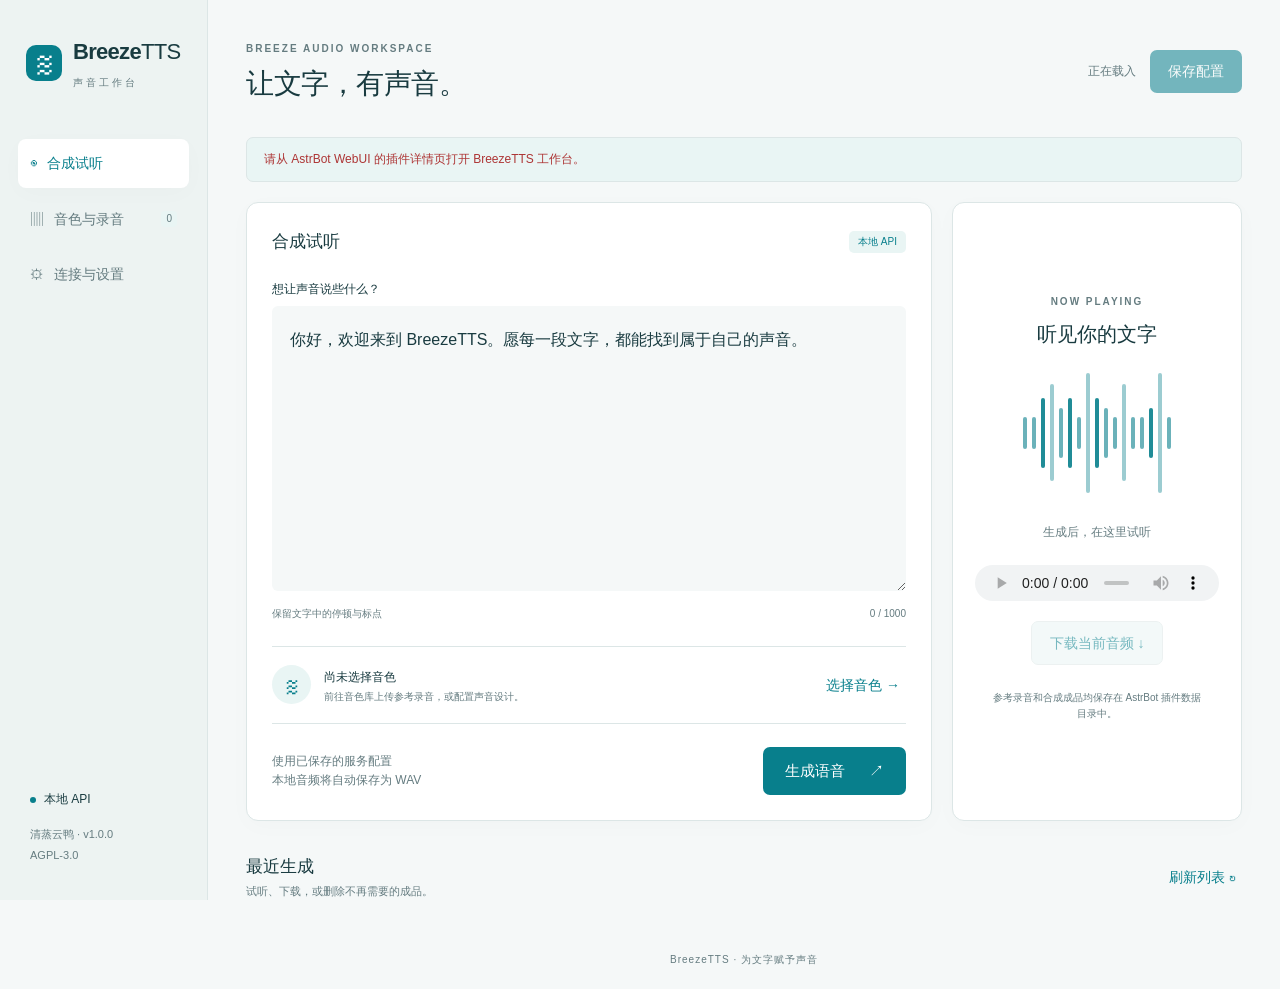
==== views/studio/index.html @ eb758b65 "feat: add responsive audio and voice management workbench" ====
<!doctype html>
<html lang="zh-CN">
  <head>
    <meta charset="utf-8" />
    <meta name="viewport" content="width=device-width, initial-scale=1" />
    <title>BreezeTTS 工作台</title>
    <link rel="stylesheet" href="./style.css" />
  </head>
  <body>
    <div class="shell">
      <aside class="sidebar">
        <a class="brand" href="#studio" aria-label="BreezeTTS 工作台"
          ><span class="brand-icon" aria-hidden="true">≋</span
          ><span
            >Breeze<span class="brand-light">TTS</span
            ><small>声音工作台</small></span
          ></a
        >
        <nav aria-label="工作台导航">
          <button class="nav active" data-page="studio" aria-current="page">
            <span aria-hidden="true">◉</span> 合成试听
          </button>
          <button class="nav" data-page="voices">
            <span aria-hidden="true">▥</span> 音色与录音
            <span id="reference-count" class="count">0</span>
          </button>
          <button class="nav" data-page="settings">
            <span aria-hidden="true">⚙</span> 连接与设置
          </button>
        </nav>
        <div class="sidebar-bottom">
          <span class="status-dot"></span
          ><span id="backend-label">本地 API</span
          ><small>清蒸云鸭 · v1.0.0<br />AGPL-3.0</small>
        </div>
      </aside>
      <main>
        <header class="topbar">
          <div>
            <span class="eyebrow">BREEZE AUDIO WORKSPACE</span>
            <h1 id="page-title">让文字，有声音。</h1>
          </div>
          <div class="save-area">
            <span id="save-state" role="status">正在载入</span
            ><button id="save" class="primary" disabled>保存配置</button>
          </div>
        </header>
        <div id="notice" role="status" aria-live="polite" hidden></div>
        <section id="page-studio" class="page">
          <div class="studio-layout">
            <div class="panel composer">
              <div class="panel-heading">
                <h2>合成试听</h2>
                <span class="pill" id="studio-backend">本地 API</span>
              </div>
              <label for="synthesis-text">想让声音说些什么？</label>
              <textarea
                id="synthesis-text"
                class="script"
                rows="8"
                maxlength="2000"
                placeholder="输入一段文字，开始你的声音创作……"
              >
你好，欢迎来到 BreezeTTS。愿每一段文字，都能找到属于自己的声音。</textarea
              >
              <div class="text-meta">
                <span>保留文字中的停顿与标点</span
                ><span id="text-count">0 / 1000</span>
              </div>
              <div class="voice-summary">
                <span class="voice-mark" aria-hidden="true">≋</span>
                <div>
                  <strong id="selected-voice">尚未选择音色</strong
                  ><small id="voice-hint"
                    >前往音色库上传参考录音，或配置声音设计。</small
                  >
                </div>
                <button class="text-button" id="go-voices">选择音色 →</button>
              </div>
              <div class="compose-bottom">
                <span class="muted"
                  >使用已保存的服务配置<br /><span id="synthesis-hint"
                    >本地音频将自动保存为 WAV</span
                  ></span
                ><button id="synthesize" class="primary large">
                  生成语音 <span aria-hidden="true">↗</span>
                </button>
              </div>
              <div
                id="job-status"
                class="job-status"
                role="status"
                hidden
              ></div>
            </div>
            <aside class="panel audition">
              <span class="eyebrow">NOW PLAYING</span>
              <h2>听见你的文字</h2>
              <div class="waveform" aria-hidden="true">
                <i></i><i></i><i></i><i></i><i></i><i></i><i></i><i></i><i></i
                ><i></i><i></i><i></i><i></i><i></i><i></i><i></i><i></i>
              </div>
              <p id="player-name">生成后，在这里试听</p>
              <audio
                id="player"
                controls
                preload="none"
                aria-label="音频试听"
              ></audio
              ><button id="download-current" class="secondary" disabled>
                下载当前音频 ↓
              </button>
              <p class="caption">
                参考录音和合成成品均保存在 AstrBot 插件数据目录中。
              </p>
            </aside>
          </div>
          <div class="section-heading">
            <div>
              <h2>最近生成</h2>
              <p>试听、下载，或删除不再需要的成品。</p>
            </div>
            <button id="refresh-audio" class="text-button">刷新列表 ↻</button>
          </div>
          <div id="history" class="audio-list"></div>
        </section>
        <section id="page-voices" class="page" hidden>
          <div class="section-heading">
            <div>
              <h2>参考录音</h2>
              <p>上传一次，重复使用。文字稿应与录音内容完全一致。</p>
            </div>
            <label class="secondary upload-label" for="upload">上传录音 +</label
            ><input
              id="upload"
              type="file"
              accept=".wav,.mp3,.flac,.ogg,audio/wav,audio/mpeg,audio/flac,audio/ogg"
              class="visually-hidden"
            />
          </div>
          <p class="inline-hint">
            支持 WAV、MP3、FLAC、OGG，最大 20 MiB / 120
            秒；上传后统一转换为单声道 WAV。官方克隆需至少 3 秒且转换后不超过 5
            MB。
          </p>
          <div id="references" class="reference-grid"></div>
          <div class="section-heading">
            <div>
              <h2>BreezeBlue 官方音色</h2>
              <p>先保存官方连接配置，再查询账号或公共音色。</p>
            </div>
          </div>
          <div class="panel catalog">
            <form id="voice-search-form" class="search-row">
              <label class="visually-hidden" for="voice-search"
                >搜索官方音色</label
              ><input
                id="voice-search"
                placeholder="搜索名称、描述或音色特征"
                maxlength="200"
              /><label class="visually-hidden" for="voice-type">音色范围</label
              ><select id="voice-type">
                <option value="all">全部音色</option>
                <option value="personal">个人音色</option>
                <option value="default">公共音色</option></select
              ><button id="sync-voices" class="secondary" type="submit">
                查询音色
              </button>
            </form>
            <div id="cloud-voices" class="voice-grid">
              <p class="empty">连接官方服务后，点击“查询音色”。</p>
            </div>
            <button id="more-voices" class="text-button" hidden>
              加载更多音色 ↓
            </button>
          </div>
          <div class="section-heading">
            <div>
              <h2>创建官方音色</h2>
              <p>先生成预览并试听，满意后再保存到官方账号。</p>
            </div>
          </div>
          <form id="preview-form" class="panel form-grid">
            <div>
              <label for="preview-kind">创建方式</label
              ><select id="preview-kind">
                <option value="clone">参考录音克隆</option>
                <option value="design">文字设计音色</option>
              </select>
            </div>
            <div>
              <label for="preview-name">音色名称</label
              ><input
                id="preview-name"
                maxlength="80"
                required
                placeholder="例如：温柔的旁白"
              />
            </div>
            <div>
              <label for="preview-language">语言代码</label
              ><input
                id="preview-language"
                value="zh"
                pattern="[A-Za-z]{2}"
                maxlength="2"
                required
              />
            </div>
            <div id="clone-fields">
              <label for="clone-reference">参考录音</label
              ><select id="clone-reference"></select
              ><label class="check"
                ><input id="remove-noise" type="checkbox" /> 去除背景噪声</label
              >
            </div>
            <div class="span-all" id="design-fields" hidden>
              <label for="voice-description">声音描述</label
              ><textarea
                id="voice-description"
                rows="3"
                minlength="3"
                maxlength="500"
                placeholder="描述年龄感、音色、语调与情绪"
              ></textarea
              ><label for="preview-text">试听文字</label
              ><textarea
                id="preview-text"
                rows="2"
                minlength="3"
                maxlength="500"
              >
你好，这是我的新声音。希望你喜欢这段温柔的问候。</textarea
              >
            </div>
            <div class="span-all form-actions">
              <span class="caption">调用官方服务可能消耗账户额度。</span
              ><button id="create-preview" class="primary" type="submit">
                生成音色预览
              </button>
            </div>
            <div id="preview-result" class="span-all" hidden>
              <p id="preview-message"></p>
              <div class="button-row">
                <button id="play-preview" class="secondary" type="button">
                  试听预览</button
                ><button id="save-preview" class="primary" type="button">
                  保存到官方账号
                </button>
              </div>
            </div>
          </form>
        </section>
        <section id="page-settings" class="page" hidden>
          <div class="settings-layout">
            <div class="panel settings-panel">
              <h2>连接服务</h2>
              <p class="muted">两套配置分别保存，切换后即可使用。</p>
              <label for="backend">当前服务</label
              ><select id="backend" data-config="backend">
                <option value="local">本地 API</option>
                <option value="cloud">BreezeBlue 官方 API</option>
              </select>
              <div id="local-settings">
                <div class="field-heading">
                  <h3>本地 API</h3>
                  <button id="preset-local" class="text-button">
                    无鉴权预设</button
                  ><button id="preset-auth" class="text-button">
                    鉴权预设
                  </button>
                </div>
                <label for="local-url">服务地址</label
                ><input
                  id="local-url"
                  data-config="local.base_url"
                  type="url"
                  placeholder="http://127.0.0.1:7860"
                /><small
                  >支持根地址、/v1 或完整的 /v1/audio/speech。Docker
                  请使用容器可访问的主机地址。</small
                ><label for="local-key"
                  >API Key <span class="muted">· 可选</span></label
                ><input
                  id="local-key"
                  data-config="local.api_key"
                  type="password"
                  autocomplete="new-password"
                  placeholder="无鉴权留空；已保存的密钥不会回传"
                /><label class="check"
                  ><input id="clear-local-key" type="checkbox" />
                  清除已保存的本地密钥</label
                ><label for="local-mode">合成模式</label
                ><select id="local-mode" data-config="local.mode">
                  <option value="reference">参考音色复刻</option>
                  <option value="design">声音设计</option>
                  <option value="plain">普通朗读</option></select
                ><label for="local-reference">默认参考录音</label
                ><select
                  id="local-reference"
                  data-config="local.reference_id"
                ></select
                ><label for="local-instruction">声音 / 语气描述</label
                ><textarea
                  id="local-instruction"
                  data-config="local.instruction"
                  rows="3"
                  placeholder="声音设计时填写声线；参考音色时可描述语气"
                ></textarea>
                <div class="form-grid">
                  <div>
                    <label for="cfg">CFG 强度</label
                    ><input
                      id="cfg"
                      data-config="local.cfg_scale"
                      type="number"
                      min="0.01"
                      max="10"
                      step="0.01"
                    />
                  </div>
                  <div>
                    <label for="seed">随机种子</label
                    ><input
                      id="seed"
                      data-config="local.seed"
                      type="number"
                      min="0"
                      max="4294967295"
                      step="1"
                    />
                  </div>
                </div>
                <small
                  >纯音色复刻建议 CFG=1；带声音描述可尝试
                  4。普通朗读可不传参考录音和描述。</small
                >
              </div>
              <div id="cloud-settings" hidden>
                <h3>BreezeBlue 官方 API</h3>
                <label for="cloud-url">服务地址</label
                ><input
                  id="cloud-url"
                  data-config="cloud.base_url"
                  type="url"
                /><label for="cloud-key">API Key</label
                ><input
                  id="cloud-key"
                  data-config="cloud.api_key"
                  type="password"
                  autocomplete="new-password"
                  placeholder="已保存的密钥不会回传；留空保留原值"
                /><label class="check"
                  ><input id="clear-cloud-key" type="checkbox" />
                  清除已保存的官方密钥</label
                ><label for="cloud-voice">音色 ID</label
                ><input
                  id="cloud-voice"
                  data-config="cloud.voice_id"
                  placeholder="从音色库选择，或粘贴已保存的 voice_id"
                /><label for="cloud-model"
                  >模型 ID <span class="muted">· 留空自动选择</span></label
                ><input
                  id="cloud-model"
                  data-config="cloud.model_id"
                  list="models"
                /><datalist id="models"></datalist
                ><label for="cloud-language"
                  >语言代码 <span class="muted">· 留空自动识别</span></label
                ><input
                  id="cloud-language"
                  data-config="cloud.language_code"
                  maxlength="2"
                  placeholder="zh / en / ja"
                /><label for="cloud-instructions">表演指令</label
                ><textarea
                  id="cloud-instructions"
                  data-config="cloud.instructions"
                  rows="3"
                  placeholder="轻声、温柔地说，带一点期待"
                ></textarea>
                <div class="form-grid">
                  <div>
                    <label for="guidance">指导强度</label
                    ><input
                      id="guidance"
                      data-config="cloud.guidance_scale"
                      type="number"
                      min="1"
                      max="10"
                      step="0.1"
                    />
                  </div>
                  <div>
                    <label for="speed">语速倍率</label
                    ><input
                      id="speed"
                      data-config="cloud.speed"
                      type="number"
                      min="0.5"
                      max="2"
                      step="0.01"
                    />
                  </div>
                  <div>
                    <label for="volume">音量倍率</label
                    ><input
                      id="volume"
                      data-config="cloud.volume"
                      type="number"
                      min="0.01"
                      max="2"
                      step="0.01"
                    />
                  </div>
                  <div>
                    <label for="cloud-delivery">交付方式</label
                    ><select id="cloud-delivery" data-config="cloud.delivery">
                      <option value="sync">同步</option>
                      <option value="stream">流式接收</option>
                      <option value="async">后台任务</option>
                    </select>
                  </div>
                </div>
                <label for="cloud-format">输出格式</label
                ><select id="cloud-format" data-config="cloud.output_format">
                  <option>wav</option>
                  <option>mp3</option>
                  <option>flac</option>
                  <option>pcm</option>
                  <option>aac</option>
                  <option>opus</option>
                  <option>mp3_24000_64</option>
                  <option>mp3_24000_96</option>
                  <option>mp3_24000_128</option>
                  <option>mp3_24000_160</option>
                  <option>wav_24000</option>
                  <option>pcm_24000</option>
                  <option>flac_24000</option>
                  <option>aac_24000_128</option></select
                ><label class="check"
                  ><input data-config="cloud.speaker_boost" type="checkbox" />
                  增强音色相似度</label
                ><small>流式接收完成后统一播放；裸 PCM 自动封装成 WAV。</small>
              </div>
              <div class="form-actions">
                <button id="test-connection" class="secondary">
                  保存并检查连接</button
                ><span
                  id="connection-result"
                  role="status"
                  class="caption"
                ></span>
              </div>
            </div>
            <div class="panel settings-panel">
              <h2>聊天与运行</h2>
              <p class="muted">
                命令：<code>/breezetts 想说的话</code
                ><br />别名：<code>/btts</code>、<code>/语音合成</code>
              </p>
              <label class="check"
                ><input data-config="behavior.auto_tts" type="checkbox" />
                自动将 LLM 回复转为语音</label
              ><small
                >适用于已完成的非流式回复；开启时请关闭 AstrBot 内置 TTS
                和聊天流式输出，避免重复语音。失败时保留文字。</small
              ><label class="check"
                ><input data-config="behavior.keep_text" type="checkbox" />
                自动语音时保留文字</label
              ><label class="check"
                ><input data-config="behavior.tool_enabled" type="checkbox" />
                允许 LLM 使用语音工具</label
              ><label for="max-characters">单次文字上限</label
              ><input
                id="max-characters"
                data-config="behavior.max_characters"
                type="number"
                min="1"
                max="2000"
              /><small
                >官方默认账号上限 1000
                字；增加前请确认账号权限。超限自动回复保持文字，不会截断朗读。</small
              ><label for="timeout">合成总超时（秒）</label
              ><input
                id="timeout"
                data-config="behavior.timeout"
                type="number"
                min="10"
                max="1800"
              /><label for="history-limit">保留成品与预览数量</label
              ><input
                id="history-limit"
                data-config="behavior.history_limit"
                type="number"
                min="1"
                max="200"
              /><small
                >新音频生成后清理最旧的成品与预览，参考录音保留到手动删除。</small
              >
              <div class="info-card">
                <strong>密钥留在服务端</strong>
                <p>
                  工作台仅显示是否已配置。输入新密钥可替换，留空则保留；移除密钥需要勾选“清除”。
                </p>
              </div>
            </div>
          </div>
        </section>
        <footer>BreezeTTS · 为文字赋予声音</footer>
      </main>
    </div>
    <dialog id="reference-dialog">
      <form id="reference-form">
        <h2 class="text-h3 pa-4 pb-0 pl-6">编辑参考录音</h2>
        <div class="dialog-body">
          <label for="reference-name">名称</label
          ><input id="reference-name" required maxlength="120" /><label
            for="reference-text"
            >准确文字稿</label
          ><textarea
            id="reference-text"
            rows="6"
            maxlength="4000"
            placeholder="完整填写录音中说出的每一个字，包括重复内容。"
          ></textarea>
          <p class="caption">
            本地音色复刻必须配对录音与文字稿；官方克隆由服务自动转写。
          </p>
        </div>
        <div class="dialog-actions">
          <button
            id="close-reference"
            variant="text"
            type="button"
            class="text-button"
          >
            取消</button
          ><button variant="tonal" class="primary" type="submit">
            保存录音信息
          </button>
        </div>
      </form>
    </dialog>
    <dialog id="delete-dialog">
      <h2 class="text-h3 pa-4 pb-0 pl-6">删除音频</h2>
      <p class="dialog-body" id="delete-message"></p>
      <div class="dialog-actions">
        <button id="cancel-delete" variant="text" class="text-button">
          取消</button
        ><button id="confirm-delete" variant="tonal" class="danger">
          删除
        </button>
      </div>
    </dialog>
    <script type="module" src="./app.js"></script>
  </body>
</html>
---- views/studio/style.css ----
:root {
  color-scheme: light;
  --bg: #f5f8f8;
  --surface: #fff;
  --ink: #193b40;
  --muted: #657c80;
  --line: #dce6e6;
  --accent: #087f8c;
  --accent-hover: #066a75;
  --soft: #e9f5f4;
  --sidebar: #edf3f2;
  --error: #ad3535;
  --shadow: 0 5px 24px #163e4005;
  font-family: Inter, "Segoe UI", "Microsoft YaHei", sans-serif;
  font-synthesis: none;
}
[data-theme="dark"] {
  color-scheme: dark;
  --bg: #101d21;
  --surface: #17292e;
  --ink: #e2eff0;
  --muted: #a0b9be;
  --line: #30464c;
  --accent: #72d6d6;
  --accent-hover: #9ae7e4;
  --soft: #203e43;
  --sidebar: #142428;
  --error: #ffaaaa;
  --shadow: none;
}
* {
  box-sizing: border-box;
}
body {
  margin: 0;
  background: var(--bg);
  color: var(--ink);
  font-size: 14px;
  line-height: 1.6;
}
button,
input,
textarea,
select {
  font: inherit;
}
button {
  cursor: pointer;
  border: 0;
}
button:disabled {
  cursor: wait;
  opacity: 0.55;
}
a {
  color: inherit;
  text-decoration: none;
}
button,
input,
select,
textarea,
a {
  outline-offset: 4px;
}
button:focus-visible,
a:focus-visible {
  outline: 3px solid var(--accent);
}
[hidden] {
  display: none !important;
}
.shell {
  display: grid;
  grid-template-columns: 208px minmax(0, 1fr);
  min-height: 100vh;
}
.sidebar {
  background: var(--sidebar);
  border-right: 1px solid var(--line);
  padding: 34px 18px;
  display: flex;
  flex-direction: column;
  gap: 48px;
  position: sticky;
  top: 0;
  height: 100vh;
}
.brand {
  display: flex;
  align-items: center;
  gap: 11px;
  padding: 0 8px;
  font-size: 22px;
  font-weight: 750;
  letter-spacing: -0.7px;
}
.brand-light {
  font-weight: 400;
}
.brand small {
  display: block;
  font-size: 10px;
  letter-spacing: 3px;
  color: var(--muted);
  font-weight: 500;
}
.brand-icon {
  display: grid;
  place-items: center;
  width: 36px;
  height: 36px;
  background: var(--accent);
  color: var(--surface);
  border-radius: 10px;
  font-size: 38px;
  line-height: 1;
}
.nav {
  display: flex;
  align-items: center;
  width: 100%;
  gap: 10px;
  background: transparent;
  color: var(--muted);
  padding: 13px 12px;
  margin-bottom: 7px;
  border-radius: 8px;
  text-align: left;
}
.nav.active {
  background: var(--surface);
  color: var(--accent);
  font-weight: 700;
  box-shadow: var(--shadow);
}
.nav:hover {
  background: var(--soft);
}
.count {
  margin-left: auto;
  font-size: 10px;
  background: var(--soft);
  border-radius: 4px;
  padding: 0 5px;
}
.sidebar-bottom {
  margin-top: auto;
  padding: 0 12px;
  font-size: 12px;
}
.sidebar-bottom small {
  display: block;
  color: var(--muted);
  margin-top: 15px;
  line-height: 1.9;
}
.status-dot {
  display: inline-block;
  background: var(--accent);
  width: 6px;
  height: 6px;
  border-radius: 50%;
  margin-right: 8px;
}
main {
  padding: 36px 38px 16px;
  min-width: 0;
  max-width: 1600px;
  width: 100%;
  margin: auto;
}
.topbar {
  display: flex;
  justify-content: space-between;
  align-items: center;
  gap: 18px;
  margin-bottom: 30px;
}
.eyebrow {
  font-size: 10px;
  letter-spacing: 2px;
  font-weight: 650;
  color: var(--muted);
}
h1 {
  font-size: 28px;
  letter-spacing: -0.5px;
  font-weight: 650;
  margin: 4px 0 0;
}
h2 {
  font-size: 17px;
  margin: 0;
  font-weight: 650;
}
h3 {
  font-size: 15px;
  margin: 26px 0 0;
}
p {
  margin: 7px 0;
  color: var(--muted);
}
.save-area {
  display: flex;
  align-items: center;
  gap: 14px;
}
.save-area > span {
  font-size: 12px;
  color: var(--muted);
}
.primary,
.secondary,
.danger {
  padding: 10px 18px;
  border-radius: 7px;
  font-weight: 600;
  white-space: nowrap;
  transition: background 0.15s;
}
.primary {
  background: var(--accent);
  color: var(--surface);
}
.primary:hover {
  background: var(--accent-hover);
}
.secondary {
  background: var(--soft);
  color: var(--accent);
  border: 1px solid var(--line);
}
.secondary:hover {
  border-color: var(--accent);
}
.text-button {
  background: transparent;
  color: var(--accent);
  padding: 7px 6px;
  white-space: nowrap;
}
.text-button:hover {
  text-decoration: underline;
}
.danger {
  color: var(--error);
  background: var(--soft);
}
.large {
  padding: 12px 22px;
  font-size: 15px;
}
.large span {
  margin-left: 20px;
}
.panel {
  background: var(--surface);
  border: 1px solid var(--line);
  border-radius: 12px;
  padding: 25px;
  box-shadow: var(--shadow);
  min-width: 0;
}
.studio-layout {
  display: grid;
  grid-template-columns: minmax(0, 1fr) 290px;
  gap: 20px;
}
.panel-heading {
  display: flex;
  justify-content: space-between;
  align-items: center;
  margin-bottom: 24px;
}
.pill {
  background: var(--soft);
  color: var(--accent);
  padding: 3px 9px;
  font-size: 10px;
  border-radius: 5px;
}
label {
  display: block;
  font-size: 12px;
  font-weight: 600;
  margin: 17px 0 7px;
}
input,
textarea,
select {
  background: var(--surface);
  color: var(--ink);
  border: 1px solid var(--line);
  border-radius: 6px;
  padding: 10px 12px;
  width: 100%;
  min-width: 0;
}
input:focus,
textarea:focus,
select:focus {
  border-color: var(--accent);
  outline: 2px solid var(--soft);
}
input::placeholder,
textarea::placeholder {
  color: var(--muted);
  opacity: 0.85;
}
textarea {
  resize: vertical;
  line-height: 1.8;
}
.script {
  background: var(--bg);
  border: 0;
  padding: 18px;
  min-height: 225px;
  font-size: 16px;
  line-height: 1.95;
}
.text-meta {
  display: flex;
  justify-content: space-between;
  color: var(--muted);
  font-size: 10px;
  margin-top: 8px;
  gap: 10px;
}
.voice-summary {
  display: flex;
  gap: 13px;
  align-items: center;
  border-top: 1px solid var(--line);
  border-bottom: 1px solid var(--line);
  padding: 18px 0;
  margin-top: 24px;
}
.voice-mark {
  display: grid;
  place-items: center;
  width: 39px;
  height: 39px;
  flex-shrink: 0;
  background: var(--soft);
  color: var(--accent);
  font-size: 28px;
  border-radius: 50%;
}
.voice-summary > div {
  flex: 1;
  min-width: 0;
}
.voice-summary strong {
  font-size: 12px;
  overflow-wrap: anywhere;
}
.voice-summary small {
  display: block;
  font-size: 10px;
  color: var(--muted);
  margin-top: 2px;
}
.compose-bottom {
  display: flex;
  justify-content: space-between;
  align-items: center;
  gap: 14px;
  margin-top: 23px;
}
.muted {
  color: var(--muted);
  font-size: 12px;
}
.audition {
  display: flex;
  align-items: center;
  text-align: center;
  flex-direction: column;
  justify-content: center;
  padding: 30px 22px;
}
.audition h2 {
  margin-top: 8px;
  font-size: 20px;
}
.waveform {
  display: flex;
  align-items: center;
  gap: 5px;
  height: 126px;
  margin: 20px 0;
  width: 100%;
  justify-content: center;
}
.waveform i {
  display: block;
  width: 4px;
  height: 25%;
  border-radius: 8px;
  background: var(--accent);
  opacity: 0.6;
}
.waveform i:nth-child(3n) {
  height: 55%;
  opacity: 0.9;
}
.waveform i:nth-child(4n) {
  height: 77%;
  opacity: 0.4;
}
.waveform i:nth-child(5n) {
  height: 40%;
}
.waveform i:nth-child(8n) {
  height: 95%;
}
.audition audio {
  width: 100%;
  height: 36px;
  margin: 16px 0 20px;
}
.audition p {
  font-size: 12px;
  overflow-wrap: anywhere;
}
.audition .caption {
  margin-top: 25px;
  font-size: 10px;
  max-width: 210px;
}
.caption,
small {
  font-size: 11px;
  color: var(--muted);
}
small {
  display: block;
  margin-top: 6px;
}
.section-heading {
  display: flex;
  justify-content: space-between;
  align-items: center;
  gap: 15px;
  margin: 32px 0 16px;
}
.section-heading p {
  font-size: 11px;
  margin: 3px 0 0;
}
.audio-list {
  display: grid;
  gap: 8px;
}
.audio-row {
  display: flex;
  gap: 14px;
  align-items: center;
  background: var(--surface);
  border: 1px solid var(--line);
  padding: 14px 17px;
  border-radius: 8px;
}
.audio-row .audio-info {
  flex: 1;
  min-width: 0;
}
.audio-title {
  font-size: 12px;
  font-weight: 600;
  overflow-wrap: anywhere;
}
.audio-meta {
  display: block;
  color: var(--muted);
  font-size: 10px;
  margin-top: 3px;
}
.audio-actions {
  display: flex;
  gap: 6px;
}
.empty {
  font-size: 12px;
  text-align: center;
  padding: 30px;
  border: 1px dashed var(--line);
  border-radius: 8px;
  width: 100%;
  grid-column: 1/-1;
}
.reference-grid,
.voice-grid {
  display: grid;
  grid-template-columns: repeat(auto-fill, minmax(240px, 1fr));
  gap: 12px;
}
.reference-card,
.voice-card {
  background: var(--surface);
  border: 1px solid var(--line);
  border-radius: 9px;
  padding: 18px;
  min-width: 0;
  overflow-wrap: anywhere;
}
.reference-card.selected {
  border-color: var(--accent);
  box-shadow: inset 0 0 0 1px var(--accent);
}
.reference-card p {
  font-size: 11px;
  white-space: pre-wrap;
  max-height: 80px;
  overflow: auto;
}
.button-row {
  display: flex;
  gap: 8px;
  flex-wrap: wrap;
  margin-top: 14px;
}
.reference-card .button-row button {
  font-size: 11px;
  padding: 6px 8px;
}
.inline-hint {
  font-size: 11px;
  margin-top: -3px;
  margin-bottom: 18px;
}
.upload-label {
  display: inline-block;
  margin: 0;
  cursor: pointer;
  font-size: 12px;
}
.catalog {
  padding: 20px;
}
.search-row {
  display: flex;
  gap: 10px;
  margin-bottom: 18px;
}
.search-row input {
  flex: 1;
}
.search-row select {
  width: 130px;
}
.voice-card strong {
  font-size: 13px;
}
.voice-card small {
  font-size: 10px;
  word-break: break-all;
}
.voice-card button {
  margin-top: 10px;
}
.settings-layout {
  display: grid;
  grid-template-columns: minmax(0, 1.25fr) minmax(280px, 0.8fr);
  gap: 20px;
  align-items: start;
}
.settings-panel {
  padding: 27px;
}
.settings-panel > p {
  margin: 8px 0 24px;
}
.form-grid {
  display: grid;
  grid-template-columns: 1fr 1fr;
  gap: 4px 18px;
}
.span-all {
  grid-column: 1/-1;
}
.check {
  display: flex;
  align-items: center;
  gap: 9px;
  cursor: pointer;
  font-size: 12px;
}
.check input {
  width: 15px;
  height: 15px;
  accent-color: var(--accent);
}
.field-heading {
  display: flex;
  gap: 8px;
  align-items: center;
  flex-wrap: wrap;
  margin-top: 26px;
}
.field-heading h3 {
  margin: 0;
  flex: 1;
}
.field-heading button {
  font-size: 10px;
}
.form-actions {
  display: flex;
  align-items: center;
  gap: 12px;
  margin-top: 24px;
  flex-wrap: wrap;
}
.info-card {
  background: var(--soft);
  border-radius: 7px;
  padding: 17px;
  margin-top: 28px;
  font-size: 12px;
}
.info-card p {
  font-size: 11px;
}
.job-status {
  padding: 12px 15px;
  margin-top: 18px;
  border-radius: 7px;
  background: var(--soft);
  color: var(--accent);
  font-size: 12px;
}
#notice {
  background: var(--soft);
  border: 1px solid var(--line);
  color: var(--ink);
  padding: 12px 17px;
  border-radius: 7px;
  margin-bottom: 20px;
  font-size: 12px;
  overflow-wrap: anywhere;
}
#notice.error {
  color: var(--error);
}
footer {
  text-align: center;
  font-size: 10px;
  color: var(--muted);
  padding: 35px 0 5px;
  letter-spacing: 1px;
}
dialog {
  width: min(560px, calc(100% - 32px));
  background: var(--surface);
  color: var(--ink);
  border: 1px solid var(--line);
  border-radius: 13px;
  padding: 0;
  max-height: 90vh;
  overflow: auto;
}
dialog::backdrop {
  background: #102f3a88;
  backdrop-filter: blur(3px);
}
.text-h3 {
  font-size: 20px;
}
.pa-4 {
  padding: 24px;
}
.pb-0 {
  padding-bottom: 0;
}
.pl-6 {
  padding-left: 24px;
}
.dialog-body {
  padding: 16px 24px;
}
.dialog-actions {
  display: flex;
  justify-content: flex-end;
  gap: 12px;
  padding: 16px 24px;
  border-top: 1px solid var(--line);
}
.visually-hidden {
  position: absolute;
  width: 1px;
  height: 1px;
  margin: -1px;
  overflow: hidden;
  clip: rect(0, 0, 0, 0);
  white-space: nowrap;
  border: 0;
}
@media (min-width: 1500px) {
  main {
    padding: 42px 55px;
  }
  .studio-layout {
    grid-template-columns: minmax(0, 1fr) 335px;
  }
  .script {
    min-height: 270px;
  }
}
@media (max-width: 1100px) {
  .shell {
    grid-template-columns: 175px minmax(0, 1fr);
  }
  main {
    padding: 28px 24px;
  }
  .sidebar {
    padding: 28px 12px;
  }
  .brand {
    font-size: 19px;
    padding: 0;
  }
  .brand-icon {
    width: 30px;
    height: 32px;
  }
  .studio-layout {
    grid-template-columns: minmax(0, 1fr) 240px;
  }
  .panel {
    padding: 20px;
  }
  .compose-bottom {
    align-items: flex-start;
  }
  .large {
    padding: 11px 16px;
  }
  .large span {
    margin-left: 5px;
  }
  .settings-layout {
    grid-template-columns: 1fr;
  }
  .topbar {
    align-items: flex-start;
  }
  .save-area {
    flex-direction: column-reverse;
    align-items: flex-end;
    gap: 4px;
  }
}
@media (max-width: 820px) {
  .shell {
    display: block;
  }
  .sidebar {
    position: static;
    height: auto;
    padding: 16px 20px;
    gap: 18px;
    border-right: 0;
    border-bottom: 1px solid var(--line);
  }
  .brand {
    font-size: 20px;
  }
  .brand small,
  .sidebar-bottom {
    display: none;
  }
  .sidebar nav {
    display: flex;
    gap: 6px;
  }
  .nav {
    justify-content: center;
    margin: 0;
    padding: 9px 12px;
    font-size: 12px;
  }
  .nav > span:first-child {
    display: none;
  }
  .studio-layout {
    grid-template-columns: 1fr;
  }
  .audition {
    display: grid;
    grid-template-columns: 1fr 1fr;
    text-align: left;
    gap: 5px 20px;
    padding: 20px;
  }
  .audition .eyebrow {
    grid-column: 1;
  }
  .audition h2 {
    grid-column: 1;
    font-size: 17px;
    margin: 0;
  }
  .waveform {
    display: none;
  }
  .audition #player-name {
    grid-column: 1;
    grid-row: 3;
    line-height: 1.5;
  }
  .audition audio {
    grid-column: 2;
    grid-row: 1/3;
    margin: 0;
  }
  .audition .secondary {
    grid-column: 2;
    grid-row: 3;
  }
  .audition .caption {
    grid-column: 1/-1;
    max-width: none;
    margin-top: 10px;
  }
  h1 {
    font-size: 24px;
  }
}
@media (max-width: 480px) {
  main {
    padding: 22px 16px;
  }
  .topbar {
    gap: 10px;
    margin-bottom: 22px;
  }
  .eyebrow {
    font-size: 8px;
    letter-spacing: 1px;
  }
  h1 {
    font-size: 22px;
  }
  .save-area .primary {
    font-size: 11px;
    padding: 9px 12px;
  }
  .save-area > span {
    font-size: 9px;
  }
  .panel {
    padding: 18px;
  }
  .nav {
    padding: 8px;
    font-size: 11px;
  }
  .text-meta {
    font-size: 9px;
  }
  .voice-summary {
    gap: 9px;
  }
  .voice-summary .text-button {
    font-size: 10px;
  }
  .voice-summary small {
    font-size: 9px;
  }
  .compose-bottom {
    align-items: center;
  }
  .compose-bottom > .muted {
    font-size: 10px;
  }
  .script {
    font-size: 14px;
    padding: 14px;
    min-height: 205px;
  }
  .audio-row {
    align-items: flex-start;
    flex-wrap: wrap;
    padding: 13px;
  }
  .audio-actions {
    width: 100%;
    justify-content: flex-end;
  }
  .search-row {
    flex-wrap: wrap;
  }
  .search-row input {
    flex-basis: 100%;
  }
  .search-row select {
    flex: 1;
  }
  .form-grid {
    grid-template-columns: 1fr;
  }
  .span-all {
    grid-column: 1;
  }
  .section-heading {
    align-items: flex-start;
  }
  .section-heading h2 {
    font-size: 16px;
  }
  .section-heading p {
    font-size: 10px;
  }
  .audition {
    display: flex;
    text-align: center;
  }
  .audition audio {
    margin-top: 12px;
  }
  .audition .secondary {
    margin-top: 8px;
  }
  .audition .caption {
    display: none;
  }
}
@media (prefers-reduced-motion: reduce) {
  * {
    transition: none !important;
    scroll-behavior: auto !important;
  }
}
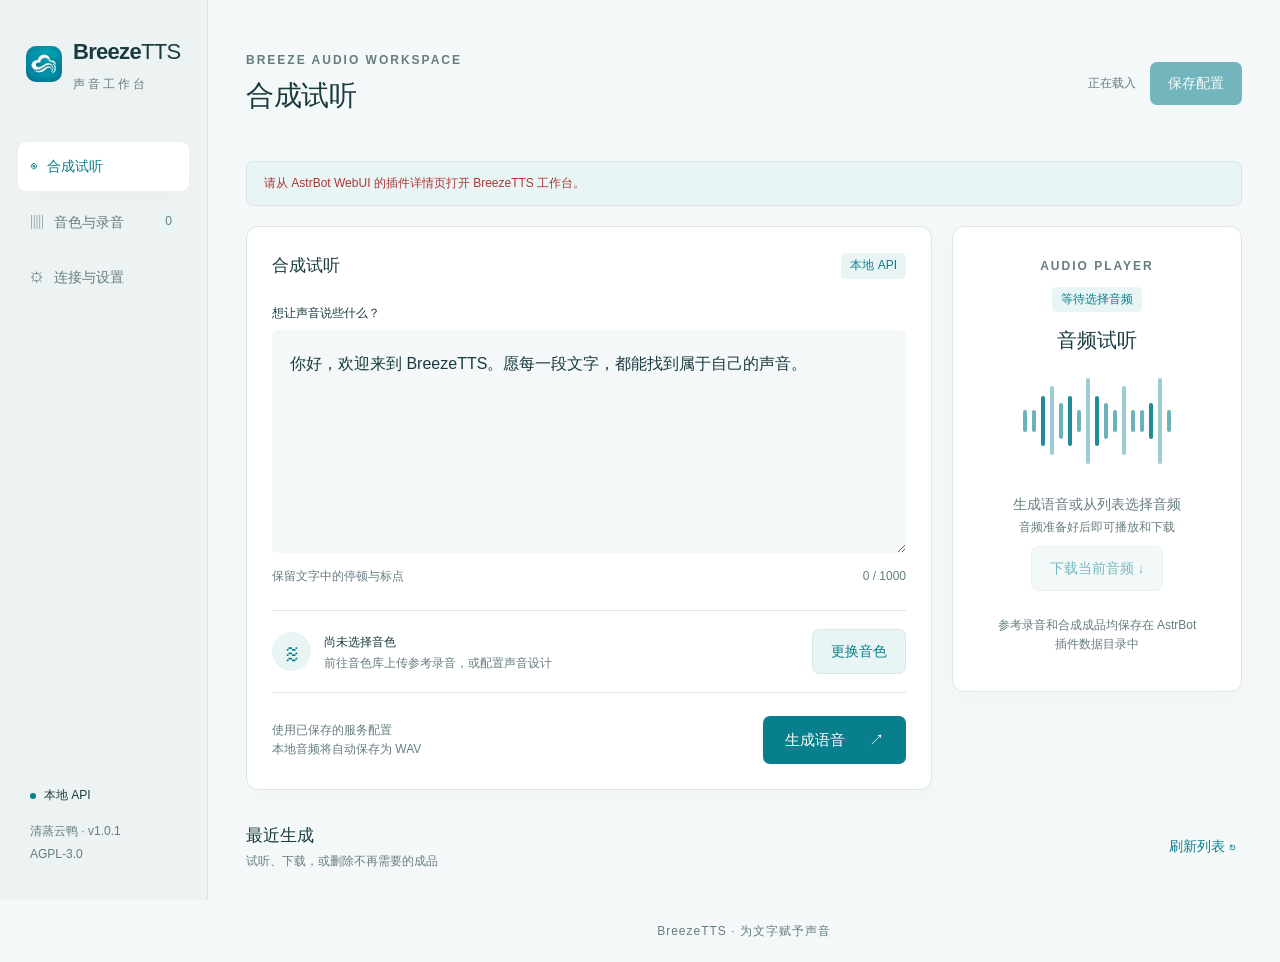
==== commit b42741f8: "fix: repair playback and improve voice workbench usability" ====
--- a/views/studio/index.html
+++ b/views/studio/index.html
@@ -7,11 +7,17 @@
     <link rel="stylesheet" href="./style.css" />
   </head>
   <body>
+    <a class="skip-link" href="#main-content">跳到主要内容</a>
     <div class="shell">
       <aside class="sidebar">
         <a class="brand" href="#studio" aria-label="BreezeTTS 工作台"
-          ><span class="brand-icon" aria-hidden="true">≋</span
-          ><span
+          ><img
+            class="brand-icon"
+            src="./logo.png"
+            alt=""
+            width="36"
+            height="36"
+          /><span
             >Breeze<span class="brand-light">TTS</span
             ><small>声音工作台</small></span
           ></a
@@ -31,14 +37,14 @@
         <div class="sidebar-bottom">
           <span class="status-dot"></span
           ><span id="backend-label">本地 API</span
-          ><small>清蒸云鸭 · v1.0.0<br />AGPL-3.0</small>
+          ><small>清蒸云鸭 · v1.0.1<br />AGPL-3.0</small>
         </div>
       </aside>
-      <main>
+      <main id="main-content">
         <header class="topbar">
           <div>
             <span class="eyebrow">BREEZE AUDIO WORKSPACE</span>
-            <h1 id="page-title">让文字，有声音。</h1>
+            <h1 id="page-title">合成试听</h1>
           </div>
           <div class="save-area">
             <span id="save-state" role="status">正在载入</span
@@ -57,8 +63,8 @@
               <textarea
                 id="synthesis-text"
                 class="script"
-                rows="8"
-                maxlength="2000"
+                rows="6"
+                maxlength="4000"
                 placeholder="输入一段文字，开始你的声音创作……"
               >
 你好，欢迎来到 BreezeTTS。愿每一段文字，都能找到属于自己的声音。</textarea
@@ -72,10 +78,10 @@
                 <div>
                   <strong id="selected-voice">尚未选择音色</strong
                   ><small id="voice-hint"
-                    >前往音色库上传参考录音，或配置声音设计。</small
+                    >前往音色库上传参考录音，或配置声音设计</small
                   >
                 </div>
-                <button class="text-button" id="go-voices">选择音色 →</button>
+                <button class="secondary" id="go-voices">更换音色</button>
               </div>
               <div class="compose-bottom">
                 <span class="muted"
@@ -93,169 +99,201 @@
                 hidden
               ></div>
             </div>
-            <aside class="panel audition">
-              <span class="eyebrow">NOW PLAYING</span>
-              <h2>听见你的文字</h2>
+            <aside class="panel audition" aria-label="音频播放器">
+              <span class="eyebrow">AUDIO PLAYER</span
+              ><span id="player-state" class="pill" role="status"
+                >等待选择音频</span
+              >
+              <h2>音频试听</h2>
               <div class="waveform" aria-hidden="true">
                 <i></i><i></i><i></i><i></i><i></i><i></i><i></i><i></i><i></i
                 ><i></i><i></i><i></i><i></i><i></i><i></i><i></i><i></i>
               </div>
-              <p id="player-name">生成后，在这里试听</p>
+              <p id="player-name">生成语音或从列表选择音频</p>
+              <p id="player-detail" class="caption">
+                音频准备好后即可播放和下载
+              </p>
               <audio
                 id="player"
+                hidden
                 controls
-                preload="none"
+                preload="metadata"
                 aria-label="音频试听"
               ></audio
               ><button id="download-current" class="secondary" disabled>
                 下载当前音频 ↓
               </button>
+              <button id="retry-playback" class="secondary" hidden>
+                重新载入音频
+              </button>
               <p class="caption">
-                参考录音和合成成品均保存在 AstrBot 插件数据目录中。
+                参考录音和合成成品均保存在 AstrBot 插件数据目录中
               </p>
             </aside>
           </div>
           <div class="section-heading">
             <div>
               <h2>最近生成</h2>
-              <p>试听、下载，或删除不再需要的成品。</p>
+              <p>试听、下载，或删除不再需要的成品</p>
             </div>
             <button id="refresh-audio" class="text-button">刷新列表 ↻</button>
           </div>
           <div id="history" class="audio-list"></div>
         </section>
         <section id="page-voices" class="page" hidden>
-          <div class="section-heading">
+          <div class="voice-context">
             <div>
-              <h2>参考录音</h2>
-              <p>上传一次，重复使用。文字稿应与录音内容完全一致。</p>
-            </div>
-            <label class="secondary upload-label" for="upload">上传录音 +</label
-            ><input
-              id="upload"
-              type="file"
-              accept=".wav,.mp3,.flac,.ogg,audio/wav,audio/mpeg,audio/flac,audio/ogg"
-              class="visually-hidden"
-            />
-          </div>
-          <p class="inline-hint">
-            支持 WAV、MP3、FLAC、OGG，最大 20 MiB / 120
-            秒；上传后统一转换为单声道 WAV。官方克隆需至少 3 秒且转换后不超过 5
-            MB。
-          </p>
-          <div id="references" class="reference-grid"></div>
-          <div class="section-heading">
-            <div>
-              <h2>BreezeBlue 官方音色</h2>
-              <p>先保存官方连接配置，再查询账号或公共音色。</p>
-            </div>
-          </div>
-          <div class="panel catalog">
-            <form id="voice-search-form" class="search-row">
-              <label class="visually-hidden" for="voice-search"
-                >搜索官方音色</label
-              ><input
-                id="voice-search"
-                placeholder="搜索名称、描述或音色特征"
-                maxlength="200"
-              /><label class="visually-hidden" for="voice-type">音色范围</label
-              ><select id="voice-type">
-                <option value="all">全部音色</option>
-                <option value="personal">个人音色</option>
-                <option value="default">公共音色</option></select
-              ><button id="sync-voices" class="secondary" type="submit">
-                查询音色
+              <span class="eyebrow">VOICE LIBRARY</span>
+              <h2 id="voice-page-title">本地参考音色</h2>
+              <p id="voice-page-hint">上传录音并配对准确文字稿</p>
+            </div>
+            <button id="voice-settings" class="secondary">切换服务</button>
+          </div>
+          <input
+            id="upload"
+            type="file"
+            accept=".wav,.mp3,.flac,.ogg,audio/wav,audio/mpeg,audio/flac,audio/ogg"
+            class="visually-hidden"
+          />
+          <div id="local-voices-panel">
+            <div class="section-heading">
+              <div>
+                <h2>参考录音</h2>
+                <p>上传一次，重复使用。文字稿应与录音内容完全一致</p>
+              </div>
+              <label class="secondary upload-label" for="upload"
+                >上传录音 +</label
+              >
+            </div>
+            <p class="inline-hint">
+              支持 WAV、MP3、FLAC、OGG，最大 20 MiB / 120
+              秒；上传后统一转换为单声道 WAV
+            </p>
+            <div id="references" class="reference-grid"></div>
+          </div>
+          <div id="cloud-voices-panel" hidden>
+            <div class="section-heading">
+              <div>
+                <h2>BreezeBlue 官方音色</h2>
+                <p>查询已配置账号的个人音色或官方公共音色</p>
+              </div>
+            </div>
+            <div class="panel catalog">
+              <form id="voice-search-form" class="search-row">
+                <label class="visually-hidden" for="voice-search"
+                  >搜索官方音色</label
+                ><input
+                  id="voice-search"
+                  placeholder="搜索名称、描述或音色特征"
+                  maxlength="200"
+                /><label class="visually-hidden" for="voice-type"
+                  >音色范围</label
+                ><select id="voice-type">
+                  <option value="all">全部音色</option>
+                  <option value="personal">个人音色</option>
+                  <option value="default">公共音色</option></select
+                ><button id="sync-voices" class="secondary" type="submit">
+                  查询音色
+                </button>
+              </form>
+              <div id="cloud-voices" class="voice-grid">
+                <p class="empty">连接官方服务后，点击“查询音色”</p>
+              </div>
+              <button id="more-voices" class="text-button" hidden>
+                加载更多音色 ↓
               </button>
+            </div>
+            <div class="section-heading">
+              <div>
+                <h2>创建官方音色</h2>
+                <p>先生成预览并试听，满意后再保存到官方账号</p>
+              </div>
+            </div>
+            <form id="preview-form" class="panel form-grid">
+              <div>
+                <label for="preview-kind">创建方式</label
+                ><select id="preview-kind">
+                  <option value="clone">参考录音克隆</option>
+                  <option value="design">文字设计音色</option>
+                </select>
+              </div>
+              <div>
+                <label for="preview-name">音色名称</label
+                ><input
+                  id="preview-name"
+                  maxlength="80"
+                  required
+                  placeholder="例如：温柔的旁白"
+                />
+              </div>
+              <div>
+                <label for="preview-language">语言代码</label
+                ><input
+                  id="preview-language"
+                  value="zh"
+                  pattern="[A-Za-z]{2}"
+                  maxlength="2"
+                  required
+                />
+              </div>
+              <div id="clone-fields">
+                <label for="clone-reference">参考录音</label
+                ><select id="clone-reference"></select
+                ><button id="upload-for-clone" class="secondary" type="button">
+                  上传克隆录音</button
+                ><small>至少 3 秒，转换后的 WAV 最大 5 MB</small
+                ><label class="switch-row"
+                  ><span>去除背景噪声</span
+                  ><input
+                    id="remove-noise"
+                    type="checkbox"
+                    role="switch"
+                    class="switch"
+                /></label>
+              </div>
+              <div class="span-all" id="design-fields" hidden>
+                <label for="voice-description">声音描述</label
+                ><textarea
+                  id="voice-description"
+                  rows="3"
+                  minlength="3"
+                  maxlength="500"
+                  placeholder="描述年龄感、音色、语调与情绪"
+                ></textarea
+                ><label for="preview-text">试听文字</label
+                ><textarea
+                  id="preview-text"
+                  rows="2"
+                  minlength="3"
+                  maxlength="500"
+                >
+你好，这是我的新声音。希望你喜欢这段温柔的问候。</textarea
+                >
+              </div>
+              <div class="span-all form-actions">
+                <span class="caption">调用官方服务可能消耗账户额度。</span
+                ><button id="create-preview" class="primary" type="submit">
+                  生成音色预览
+                </button>
+              </div>
+              <div id="preview-result" class="span-all" hidden>
+                <p id="preview-message"></p>
+                <div class="button-row">
+                  <button id="play-preview" class="secondary" type="button">
+                    试听预览</button
+                  ><button id="save-preview" class="primary" type="button">
+                    保存到官方账号
+                  </button>
+                </div>
+              </div>
             </form>
-            <div id="cloud-voices" class="voice-grid">
-              <p class="empty">连接官方服务后，点击“查询音色”。</p>
-            </div>
-            <button id="more-voices" class="text-button" hidden>
-              加载更多音色 ↓
-            </button>
-          </div>
-          <div class="section-heading">
-            <div>
-              <h2>创建官方音色</h2>
-              <p>先生成预览并试听，满意后再保存到官方账号。</p>
-            </div>
-          </div>
-          <form id="preview-form" class="panel form-grid">
-            <div>
-              <label for="preview-kind">创建方式</label
-              ><select id="preview-kind">
-                <option value="clone">参考录音克隆</option>
-                <option value="design">文字设计音色</option>
-              </select>
-            </div>
-            <div>
-              <label for="preview-name">音色名称</label
-              ><input
-                id="preview-name"
-                maxlength="80"
-                required
-                placeholder="例如：温柔的旁白"
-              />
-            </div>
-            <div>
-              <label for="preview-language">语言代码</label
-              ><input
-                id="preview-language"
-                value="zh"
-                pattern="[A-Za-z]{2}"
-                maxlength="2"
-                required
-              />
-            </div>
-            <div id="clone-fields">
-              <label for="clone-reference">参考录音</label
-              ><select id="clone-reference"></select
-              ><label class="check"
-                ><input id="remove-noise" type="checkbox" /> 去除背景噪声</label
-              >
-            </div>
-            <div class="span-all" id="design-fields" hidden>
-              <label for="voice-description">声音描述</label
-              ><textarea
-                id="voice-description"
-                rows="3"
-                minlength="3"
-                maxlength="500"
-                placeholder="描述年龄感、音色、语调与情绪"
-              ></textarea
-              ><label for="preview-text">试听文字</label
-              ><textarea
-                id="preview-text"
-                rows="2"
-                minlength="3"
-                maxlength="500"
-              >
-你好，这是我的新声音。希望你喜欢这段温柔的问候。</textarea
-              >
-            </div>
-            <div class="span-all form-actions">
-              <span class="caption">调用官方服务可能消耗账户额度。</span
-              ><button id="create-preview" class="primary" type="submit">
-                生成音色预览
-              </button>
-            </div>
-            <div id="preview-result" class="span-all" hidden>
-              <p id="preview-message"></p>
-              <div class="button-row">
-                <button id="play-preview" class="secondary" type="button">
-                  试听预览</button
-                ><button id="save-preview" class="primary" type="button">
-                  保存到官方账号
-                </button>
-              </div>
-            </div>
-          </form>
+          </div>
         </section>
         <section id="page-settings" class="page" hidden>
           <div class="settings-layout">
             <div class="panel settings-panel">
               <h2>连接服务</h2>
-              <p class="muted">两套配置分别保存，切换后即可使用。</p>
+              <p class="muted">两套配置分别保存，切换后即可使用</p>
               <label for="backend">当前服务</label
               ><select id="backend" data-config="backend">
                 <option value="local">本地 API</option>
@@ -264,32 +302,38 @@
               <div id="local-settings">
                 <div class="field-heading">
                   <h3>本地 API</h3>
-                  <button id="preset-local" class="text-button">
-                    无鉴权预设</button
-                  ><button id="preset-auth" class="text-button">
-                    鉴权预设
-                  </button>
                 </div>
                 <label for="local-url">服务地址</label
                 ><input
                   id="local-url"
+                  list="local-addresses"
                   data-config="local.base_url"
                   type="url"
                   placeholder="http://127.0.0.1:7860"
                 /><small
-                  >支持根地址、/v1 或完整的 /v1/audio/speech。Docker
-                  请使用容器可访问的主机地址。</small
+                  >有 API Key 时自动携带鉴权，留空时直接连接。支持根地址、/v1
+                  或完整的 /v1/audio/speech。Docker
+                  请使用容器可访问的主机地址</small
                 ><label for="local-key"
                   >API Key <span class="muted">· 可选</span></label
-                ><input
-                  id="local-key"
-                  data-config="local.api_key"
-                  type="password"
-                  autocomplete="new-password"
-                  placeholder="无鉴权留空；已保存的密钥不会回传"
-                /><label class="check"
-                  ><input id="clear-local-key" type="checkbox" />
-                  清除已保存的本地密钥</label
+                >
+                <div class="credential-row">
+                  <input
+                    id="local-key"
+                    data-config="local.api_key"
+                    type="password"
+                    autocomplete="new-password"
+                    placeholder="无鉴权留空；已保存的密钥不会回传"
+                  /><button
+                    id="clear-local-key"
+                    type="button"
+                    class="secondary clear-key"
+                    aria-label="清空本地 API Key"
+                  >
+                    清空
+                  </button>
+                </div>
+                <small id="local-key-state" role="status">密钥状态</small
                 ><label for="local-mode">合成模式</label
                 ><select id="local-mode" data-config="local.mode">
                   <option value="reference">参考音色复刻</option>
@@ -333,7 +377,7 @@
                 </div>
                 <small
                   >纯音色复刻建议 CFG=1；带声音描述可尝试
-                  4。普通朗读可不传参考录音和描述。</small
+                  4。普通朗读可不传参考录音和描述</small
                 >
               </div>
               <div id="cloud-settings" hidden>
@@ -343,16 +387,24 @@
                   id="cloud-url"
                   data-config="cloud.base_url"
                   type="url"
-                /><label for="cloud-key">API Key</label
-                ><input
-                  id="cloud-key"
-                  data-config="cloud.api_key"
-                  type="password"
-                  autocomplete="new-password"
-                  placeholder="已保存的密钥不会回传；留空保留原值"
-                /><label class="check"
-                  ><input id="clear-cloud-key" type="checkbox" />
-                  清除已保存的官方密钥</label
+                /><label for="cloud-key">API Key</label>
+                <div class="credential-row">
+                  <input
+                    id="cloud-key"
+                    data-config="cloud.api_key"
+                    type="password"
+                    autocomplete="new-password"
+                    placeholder="已保存的密钥不会回传；留空保留原值"
+                  /><button
+                    id="clear-cloud-key"
+                    type="button"
+                    class="secondary clear-key"
+                    aria-label="清空官方 API Key"
+                  >
+                    清空
+                  </button>
+                </div>
+                <small id="cloud-key-state" role="status">密钥状态</small
                 ><label for="cloud-voice">音色 ID</label
                 ><input
                   id="cloud-voice"
@@ -438,10 +490,14 @@
                   <option>pcm_24000</option>
                   <option>flac_24000</option>
                   <option>aac_24000_128</option></select
-                ><label class="check"
-                  ><input data-config="cloud.speaker_boost" type="checkbox" />
-                  增强音色相似度</label
-                ><small>流式接收完成后统一播放；裸 PCM 自动封装成 WAV。</small>
+                ><label class="switch-row"
+                  ><span>增强音色相似度</span
+                  ><input
+                    data-config="cloud.speaker_boost"
+                    type="checkbox"
+                    role="switch"
+                    class="switch" /></label
+                ><small>流式接收完成后统一播放；裸 PCM 自动封装成 WAV</small>
               </div>
               <div class="form-actions">
                 <button id="test-connection" class="secondary">
@@ -459,18 +515,30 @@
                 命令：<code>/breezetts 想说的话</code
                 ><br />别名：<code>/btts</code>、<code>/语音合成</code>
               </p>
-              <label class="check"
-                ><input data-config="behavior.auto_tts" type="checkbox" />
-                自动将 LLM 回复转为语音</label
+              <label class="switch-row"
+                ><span>自动将 LLM 回复转为语音</span
+                ><input
+                  data-config="behavior.auto_tts"
+                  type="checkbox"
+                  role="switch"
+                  class="switch" /></label
               ><small
                 >适用于已完成的非流式回复；开启时请关闭 AstrBot 内置 TTS
-                和聊天流式输出，避免重复语音。失败时保留文字。</small
-              ><label class="check"
-                ><input data-config="behavior.keep_text" type="checkbox" />
-                自动语音时保留文字</label
-              ><label class="check"
-                ><input data-config="behavior.tool_enabled" type="checkbox" />
-                允许 LLM 使用语音工具</label
+                和聊天流式输出，避免重复语音。失败时保留文字</small
+              ><label class="switch-row"
+                ><span>自动语音时保留文字</span
+                ><input
+                  data-config="behavior.keep_text"
+                  type="checkbox"
+                  role="switch"
+                  class="switch" /></label
+              ><label class="switch-row"
+                ><span>允许 LLM 使用语音工具</span
+                ><input
+                  data-config="behavior.tool_enabled"
+                  type="checkbox"
+                  role="switch"
+                  class="switch" /></label
               ><label for="max-characters">单次文字上限</label
               ><input
                 id="max-characters"
@@ -480,7 +548,7 @@
                 max="2000"
               /><small
                 >官方默认账号上限 1000
-                字；增加前请确认账号权限。超限自动回复保持文字，不会截断朗读。</small
+                字；增加前请确认账号权限。超限自动回复保持文字，不会截断朗读</small
               ><label for="timeout">合成总超时（秒）</label
               ><input
                 id="timeout"
@@ -496,13 +564,11 @@
                 min="1"
                 max="200"
               /><small
-                >新音频生成后清理最旧的成品与预览，参考录音保留到手动删除。</small
+                >新音频生成后清理最旧的成品与预览，参考录音保留到手动删除</small
               >
               <div class="info-card">
                 <strong>密钥留在服务端</strong>
-                <p>
-                  工作台仅显示是否已配置。输入新密钥可替换，留空则保留；移除密钥需要勾选“清除”。
-                </p>
+                <p>填写新密钥后保存即可替换；点击右侧“清空”，再保存即可移除</p>
               </div>
             </div>
           </div>
@@ -525,7 +591,7 @@
             placeholder="完整填写录音中说出的每一个字，包括重复内容。"
           ></textarea>
           <p class="caption">
-            本地音色复刻必须配对录音与文字稿；官方克隆由服务自动转写。
+            本地音色复刻必须配对录音与文字稿；官方克隆由服务自动转写
           </p>
         </div>
         <div class="dialog-actions">
--- a/views/studio/style.css
+++ b/views/studio/style.css
@@ -49,7 +49,7 @@
   border: 0;
 }
 button:disabled {
-  cursor: wait;
+  cursor: not-allowed;
   opacity: 0.55;
 }
 a {
@@ -100,7 +100,7 @@
 }
 .brand small {
   display: block;
-  font-size: 10px;
+  font-size: 12px;
   letter-spacing: 3px;
   color: var(--muted);
   font-weight: 500;
@@ -139,7 +139,7 @@
 }
 .count {
   margin-left: auto;
-  font-size: 10px;
+  font-size: 12px;
   background: var(--soft);
   border-radius: 4px;
   padding: 0 5px;
@@ -178,7 +178,7 @@
   margin-bottom: 30px;
 }
 .eyebrow {
-  font-size: 10px;
+  font-size: 12px;
   letter-spacing: 2px;
   font-weight: 650;
   color: var(--muted);
@@ -278,7 +278,7 @@
   background: var(--soft);
   color: var(--accent);
   padding: 3px 9px;
-  font-size: 10px;
+  font-size: 12px;
   border-radius: 5px;
 }
 label {
@@ -317,7 +317,7 @@
   background: var(--bg);
   border: 0;
   padding: 18px;
-  min-height: 225px;
+  min-height: 190px;
   font-size: 16px;
   line-height: 1.95;
 }
@@ -325,7 +325,7 @@
   display: flex;
   justify-content: space-between;
   color: var(--muted);
-  font-size: 10px;
+  font-size: 12px;
   margin-top: 8px;
   gap: 10px;
 }
@@ -359,7 +359,7 @@
 }
 .voice-summary small {
   display: block;
-  font-size: 10px;
+  font-size: 12px;
   color: var(--muted);
   margin-top: 2px;
 }
@@ -390,7 +390,7 @@
   display: flex;
   align-items: center;
   gap: 5px;
-  height: 126px;
+  height: 90px;
   margin: 20px 0;
   width: 100%;
   justify-content: center;
@@ -428,12 +428,12 @@
 }
 .audition .caption {
   margin-top: 25px;
-  font-size: 10px;
+  font-size: 12px;
   max-width: 210px;
 }
 .caption,
 small {
-  font-size: 11px;
+  font-size: 12px;
   color: var(--muted);
 }
 small {
@@ -448,10 +448,12 @@
   margin: 32px 0 16px;
 }
 .section-heading p {
-  font-size: 11px;
+  font-size: 12px;
   margin: 3px 0 0;
 }
 .audio-list {
+  min-width: 0;
+  grid-template-columns: minmax(0, 1fr);
   display: grid;
   gap: 8px;
 }
@@ -476,7 +478,7 @@
 .audio-meta {
   display: block;
   color: var(--muted);
-  font-size: 10px;
+  font-size: 12px;
   margin-top: 3px;
 }
 .audio-actions {
@@ -495,7 +497,7 @@
 .reference-grid,
 .voice-grid {
   display: grid;
-  grid-template-columns: repeat(auto-fill, minmax(240px, 1fr));
+  grid-template-columns: repeat(auto-fill, minmax(min(100%, 280px), 1fr));
   gap: 12px;
 }
 .reference-card,
@@ -512,7 +514,7 @@
   box-shadow: inset 0 0 0 1px var(--accent);
 }
 .reference-card p {
-  font-size: 11px;
+  font-size: 12px;
   white-space: pre-wrap;
   max-height: 80px;
   overflow: auto;
@@ -524,11 +526,11 @@
   margin-top: 14px;
 }
 .reference-card .button-row button {
-  font-size: 11px;
+  font-size: 12px;
   padding: 6px 8px;
 }
 .inline-hint {
-  font-size: 11px;
+  font-size: 12px;
   margin-top: -3px;
   margin-bottom: 18px;
 }
@@ -556,7 +558,7 @@
   font-size: 13px;
 }
 .voice-card small {
-  font-size: 10px;
+  font-size: 12px;
   word-break: break-all;
 }
 .voice-card button {
@@ -582,17 +584,55 @@
 .span-all {
   grid-column: 1/-1;
 }
-.check {
-  display: flex;
-  align-items: center;
-  gap: 9px;
+.switch-row {
+  display: flex;
+  justify-content: space-between;
+  align-items: center;
+  gap: 18px;
+  min-height: 52px;
+  padding: 10px 0;
+  margin: 10px 0;
   cursor: pointer;
-  font-size: 12px;
-}
-.check input {
-  width: 15px;
-  height: 15px;
-  accent-color: var(--accent);
+  font-size: 13px;
+}
+input.switch {
+  appearance: none;
+  -webkit-appearance: none;
+  position: relative;
+  width: 48px;
+  height: 28px;
+  padding: 0;
+  margin: 0;
+  border: 1px solid var(--line);
+  border-radius: 999px;
+  background: var(--muted);
+  flex: 0 0 48px;
+  cursor: pointer;
+  transition: background-color 0.15s;
+}
+input.switch::after {
+  content: "";
+  display: block;
+  position: absolute;
+  width: 20px;
+  height: 20px;
+  left: 3px;
+  top: 3px;
+  border-radius: 50%;
+  background: white;
+  box-shadow: 0 1px 4px #0003;
+  transition: transform 0.15s;
+}
+input.switch:checked {
+  background: var(--accent);
+  border-color: var(--accent);
+}
+input.switch:checked::after {
+  transform: translateX(20px);
+}
+input.switch:focus-visible {
+  outline: 3px solid var(--accent);
+  outline-offset: 3px;
 }
 .field-heading {
   display: flex;
@@ -606,7 +646,7 @@
   flex: 1;
 }
 .field-heading button {
-  font-size: 10px;
+  font-size: 12px;
 }
 .form-actions {
   display: flex;
@@ -623,7 +663,7 @@
   font-size: 12px;
 }
 .info-card p {
-  font-size: 11px;
+  font-size: 12px;
 }
 .job-status {
   padding: 12px 15px;
@@ -648,7 +688,7 @@
 }
 footer {
   text-align: center;
-  font-size: 10px;
+  font-size: 12px;
   color: var(--muted);
   padding: 35px 0 5px;
   letter-spacing: 1px;
@@ -699,23 +739,186 @@
   white-space: nowrap;
   border: 0;
 }
-@media (min-width: 1500px) {
-  main {
-    padding: 42px 55px;
-  }
-  .studio-layout {
-    grid-template-columns: minmax(0, 1fr) 335px;
-  }
-  .script {
-    min-height: 270px;
-  }
-}
-@media (max-width: 1100px) {
+
+button,
+.upload-label {
+  min-height: 40px;
+  touch-action: manipulation;
+}
+button[aria-busy="true"] {
+  cursor: progress;
+}
+.skip-link {
+  position: fixed;
+  left: 16px;
+  top: -60px;
+  z-index: 100;
+  padding: 10px 18px;
+  background: var(--surface);
+  border: 2px solid var(--accent);
+}
+.skip-link:focus {
+  top: 12px;
+}
+.topbar {
+  position: sticky;
+  top: 0;
+  z-index: 5;
+  padding: 12px 0;
+  background: var(--bg);
+}
+main {
+  margin: 0 auto;
+}
+.audition {
+  align-self: start;
+  position: sticky;
+  top: 105px;
+}
+.audition #player-state {
+  margin: 10px 0 4px;
+}
+.audition #player-name {
+  font-weight: 600;
+  font-size: 14px;
+  margin-bottom: 3px;
+}
+.audition #player-detail {
+  min-height: 20px;
+  margin: 0 0 8px;
+}
+.audition #retry-playback {
+  margin-top: 10px;
+}
+.voice-context {
+  display: flex;
+  align-items: center;
+  justify-content: space-between;
+  gap: 20px;
+  background: var(--soft);
+  border-radius: 10px;
+  padding: 20px 24px;
+  margin-bottom: 22px;
+}
+.voice-context h2 {
+  font-size: 21px;
+  margin: 3px 0;
+}
+.voice-context p {
+  font-size: 13px;
+}
+.reference-card {
+  display: flex;
+  flex-direction: column;
+  padding: 20px;
+}
+.reference-card > strong {
+  font-size: 15px;
+  line-height: 1.7;
+}
+.reference-card .reference-transcript {
+  font-size: 13px;
+  line-height: 1.8;
+  min-height: 64px;
+  max-height: 100px;
+  margin: 16px 0;
+  padding: 12px;
+  background: var(--bg);
+  border-radius: 6px;
+}
+.select-voice {
+  width: 100%;
+  margin-top: auto;
+  min-height: 44px;
+  font-size: 14px;
+}
+.select-voice:disabled {
+  background: var(--soft);
+  color: var(--accent);
+  border: 1px solid var(--accent);
+  opacity: 1;
+  cursor: default;
+}
+.reference-actions {
+  display: grid;
+  grid-template-columns: 1fr 1fr 1.25fr;
+  gap: 8px;
+  margin-top: 12px;
+}
+.reference-actions button {
+  padding: 8px 4px;
+  font-size: 12px;
+}
+.reference-footer {
+  display: flex;
+  align-items: center;
+  justify-content: space-between;
+  gap: 12px;
+  margin-top: 14px;
+  padding-top: 10px;
+  border-top: 1px solid var(--line);
+  font-size: 12px;
+  color: var(--muted);
+}
+.danger-text {
+  background: transparent;
+  color: var(--error);
+  border-radius: 6px;
+  padding: 8px 10px;
+  white-space: nowrap;
+}
+.danger-text:hover:enabled {
+  background: var(--soft);
+}
+.danger-text:disabled {
+  opacity: 0.5;
+}
+.credential-row {
+  display: flex;
+  align-items: stretch;
+  gap: 10px;
+}
+.credential-row input {
+  flex: 1;
+  min-width: 0;
+}
+.clear-key {
+  flex: 0 0 auto;
+  min-width: 66px;
+}
+.voice-card {
+  display: flex;
+  flex-direction: column;
+  gap: 4px;
+}
+.voice-card .select-voice {
+  margin-top: 16px;
+}
+#upload-for-clone {
+  margin-top: 10px;
+  width: 100%;
+}
+.audio-title {
+  font-size: 14px;
+}
+.audio-row {
+  min-width: 0;
+  width: 100%;
+  content-visibility: auto;
+  contain-intrinsic-size: auto 85px;
+}
+input[type="number"] {
+  font-variant-numeric: tabular-nums;
+}
+dialog {
+  overscroll-behavior: contain;
+}
+@media (max-width: 1200px) {
   .shell {
     grid-template-columns: 175px minmax(0, 1fr);
   }
   main {
-    padding: 28px 24px;
+    padding: 24px;
   }
   .sidebar {
     padding: 28px 12px;
@@ -724,210 +927,228 @@
     font-size: 19px;
     padding: 0;
   }
-  .brand-icon {
-    width: 30px;
-    height: 32px;
-  }
   .studio-layout {
-    grid-template-columns: minmax(0, 1fr) 240px;
+    grid-template-columns: minmax(0, 1fr) 260px;
+  }
+  .settings-layout {
+    grid-template-columns: 1fr;
   }
   .panel {
     padding: 20px;
   }
+}
+@media (max-width: 960px) {
+  .shell {
+    display: block;
+  }
+  .sidebar {
+    position: static;
+    height: auto;
+    padding: 18px 24px;
+    gap: 18px;
+    border-right: 0;
+    border-bottom: 1px solid var(--line);
+  }
+  .brand {
+    font-size: 21px;
+  }
+  .brand small,
+  .sidebar-bottom {
+    display: none;
+  }
+  .sidebar nav {
+    display: flex;
+    gap: 8px;
+  }
+  .nav {
+    justify-content: center;
+    margin: 0;
+    padding: 10px;
+    min-height: 44px;
+    font-size: 13px;
+  }
+  .studio-layout {
+    grid-template-columns: minmax(0, 1fr) 270px;
+  }
+  .save-area {
+    gap: 10px;
+  }
+  h1 {
+    font-size: 25px;
+  }
+  .eyebrow {
+    font-size: 10px;
+    letter-spacing: 1.5px;
+  }
+}
+@media (max-width: 900px) {
+  .studio-layout {
+    display: flex;
+    flex-direction: column;
+  }
+  .studio-layout > * {
+    width: 100%;
+  }
+  .audition {
+    position: static;
+    padding: 20px;
+  }
+  .audition .waveform {
+    display: none;
+  }
+  .audition h2 {
+    font-size: 18px;
+  }
+  .audition audio {
+    max-width: 100%;
+    margin: 12px 0 16px;
+  }
+  .audition .caption {
+    max-width: none;
+    margin-top: 14px;
+  }
+  .form-grid {
+    grid-template-columns: 1fr;
+  }
+  .span-all {
+    grid-column: 1;
+  }
+  .search-row {
+    flex-wrap: wrap;
+  }
+  .search-row input {
+    flex-basis: 100%;
+  }
+  .search-row select {
+    flex: 1;
+  }
+  .voice-summary {
+    flex-wrap: wrap;
+  }
+  .voice-summary > div {
+    flex: 1;
+  }
+  .voice-summary #go-voices {
+    width: 100%;
+    margin-top: 6px;
+  }
   .compose-bottom {
-    align-items: flex-start;
-  }
-  .large {
-    padding: 11px 16px;
-  }
-  .large span {
-    margin-left: 5px;
-  }
-  .settings-layout {
-    grid-template-columns: 1fr;
+    flex-wrap: wrap;
+  }
+  .compose-bottom .large {
+    width: 100%;
+    min-height: 48px;
+  }
+  .audio-row {
+    flex-wrap: wrap;
+    gap: 10px;
+  }
+  .audio-actions {
+    width: 100%;
+    display: grid;
+    grid-template-columns: 1fr 1fr 1fr;
+    gap: 8px;
+  }
+  .audio-actions button {
+    min-height: 44px;
+  }
+}
+@media (max-width: 480px) {
+  main {
+    padding: 12px 14px 24px;
+  }
+  .sidebar {
+    padding: 16px 14px;
+    gap: 14px;
+  }
+  .sidebar .brand-icon {
+    width: 32px;
+    height: 32px;
+  }
+  .nav {
+    font-size: 12px;
+    padding: 8px 6px;
+    gap: 6px;
+  }
+  .nav > span:first-child {
+    display: none;
   }
   .topbar {
-    align-items: flex-start;
+    align-items: center;
+    margin-bottom: 16px;
+    gap: 10px;
   }
   .save-area {
     flex-direction: column-reverse;
     align-items: flex-end;
     gap: 4px;
   }
-}
-@media (max-width: 820px) {
-  .shell {
-    display: block;
-  }
-  .sidebar {
-    position: static;
-    height: auto;
-    padding: 16px 20px;
-    gap: 18px;
-    border-right: 0;
-    border-bottom: 1px solid var(--line);
-  }
-  .brand {
-    font-size: 20px;
-  }
-  .brand small,
-  .sidebar-bottom {
-    display: none;
-  }
-  .sidebar nav {
-    display: flex;
-    gap: 6px;
-  }
-  .nav {
-    justify-content: center;
-    margin: 0;
-    padding: 9px 12px;
-    font-size: 12px;
-  }
-  .nav > span:first-child {
-    display: none;
-  }
-  .studio-layout {
-    grid-template-columns: 1fr;
-  }
-  .audition {
-    display: grid;
-    grid-template-columns: 1fr 1fr;
-    text-align: left;
-    gap: 5px 20px;
-    padding: 20px;
-  }
-  .audition .eyebrow {
-    grid-column: 1;
-  }
-  .audition h2 {
-    grid-column: 1;
-    font-size: 17px;
-    margin: 0;
-  }
-  .waveform {
-    display: none;
-  }
-  .audition #player-name {
-    grid-column: 1;
-    grid-row: 3;
-    line-height: 1.5;
-  }
-  .audition audio {
-    grid-column: 2;
-    grid-row: 1/3;
-    margin: 0;
-  }
-  .audition .secondary {
-    grid-column: 2;
-    grid-row: 3;
-  }
-  .audition .caption {
-    grid-column: 1/-1;
-    max-width: none;
-    margin-top: 10px;
+  .save-area > span {
+    font-size: 11px;
+  }
+  .save-area .primary {
+    min-height: 42px;
+    padding: 8px 14px;
+  }
+  .eyebrow {
+    font-size: 9px;
+    letter-spacing: 1px;
   }
   h1 {
-    font-size: 24px;
-  }
-}
-@media (max-width: 480px) {
-  main {
-    padding: 22px 16px;
-  }
-  .topbar {
-    gap: 10px;
-    margin-bottom: 22px;
-  }
-  .eyebrow {
-    font-size: 8px;
-    letter-spacing: 1px;
-  }
-  h1 {
-    font-size: 22px;
-  }
-  .save-area .primary {
-    font-size: 11px;
-    padding: 9px 12px;
-  }
-  .save-area > span {
-    font-size: 9px;
+    font-size: 23px;
   }
   .panel {
     padding: 18px;
   }
-  .nav {
-    padding: 8px;
-    font-size: 11px;
-  }
-  .text-meta {
-    font-size: 9px;
-  }
-  .voice-summary {
-    gap: 9px;
-  }
-  .voice-summary .text-button {
-    font-size: 10px;
-  }
-  .voice-summary small {
-    font-size: 9px;
-  }
-  .compose-bottom {
-    align-items: center;
-  }
-  .compose-bottom > .muted {
-    font-size: 10px;
-  }
   .script {
-    font-size: 14px;
-    padding: 14px;
-    min-height: 205px;
-  }
-  .audio-row {
+    font-size: 16px;
+    min-height: 185px;
+  }
+  .section-heading {
     align-items: flex-start;
     flex-wrap: wrap;
-    padding: 13px;
-  }
-  .audio-actions {
+    margin-top: 24px;
+  }
+  .section-heading h2 {
+    font-size: 18px;
+  }
+  .voice-context {
+    padding: 16px;
+    align-items: flex-start;
+    flex-wrap: wrap;
+    gap: 12px;
+  }
+  .voice-context .secondary {
     width: 100%;
-    justify-content: flex-end;
-  }
-  .search-row {
-    flex-wrap: wrap;
-  }
-  .search-row input {
-    flex-basis: 100%;
-  }
-  .search-row select {
-    flex: 1;
-  }
-  .form-grid {
-    grid-template-columns: 1fr;
-  }
-  .span-all {
-    grid-column: 1;
-  }
-  .section-heading {
-    align-items: flex-start;
-  }
-  .section-heading h2 {
+  }
+  .voice-context h2 {
+    font-size: 20px;
+  }
+  .form-actions {
+    align-items: stretch;
+    flex-direction: column;
+  }
+  .credential-row {
+    gap: 8px;
+  }
+  .clear-key {
+    min-width: 60px;
+    padding: 8px;
+  }
+  .reference-grid,
+  .voice-grid {
+    grid-template-columns: minmax(0, 1fr);
+  }
+  input,
+  textarea,
+  select {
     font-size: 16px;
   }
-  .section-heading p {
-    font-size: 10px;
-  }
-  .audition {
-    display: flex;
-    text-align: center;
-  }
-  .audition audio {
-    margin-top: 12px;
-  }
-  .audition .secondary {
-    margin-top: 8px;
-  }
-  .audition .caption {
-    display: none;
+  .switch-row {
+    font-size: 14px;
+  }
+  .dialog-actions button {
+    min-height: 44px;
   }
 }
 @media (prefers-reduced-motion: reduce) {
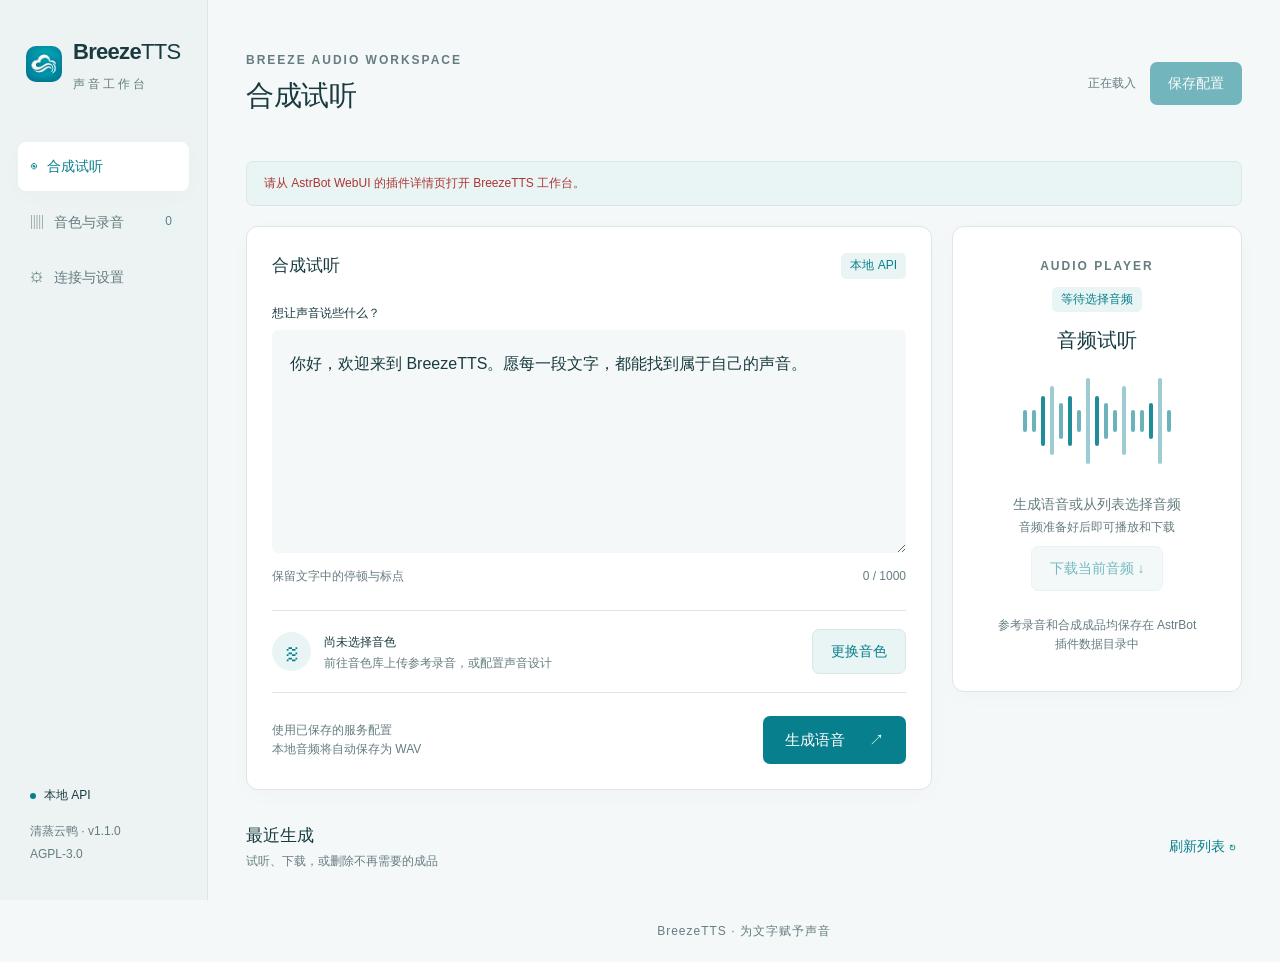
==== commit e8a84de2: "feat: add selective speech delivery and bounded audio caching" ====
--- a/views/studio/index.html
+++ b/views/studio/index.html
@@ -37,10 +37,10 @@
         <div class="sidebar-bottom">
           <span class="status-dot"></span
           ><span id="backend-label">本地 API</span
-          ><small>清蒸云鸭 · v1.0.1<br />AGPL-3.0</small>
+          ><small>清蒸云鸭 · v1.1.0<br />AGPL-3.0</small>
         </div>
       </aside>
-      <main id="main-content">
+      <main id="main-content" tabindex="-1">
         <header class="topbar">
           <div>
             <span class="eyebrow">BREEZE AUDIO WORKSPACE</span>
@@ -515,57 +515,35 @@
                 命令：<code>/breezetts 想说的话</code
                 ><br />别名：<code>/btts</code>、<code>/语音合成</code>
               </p>
-              <label class="switch-row"
-                ><span>自动将 LLM 回复转为语音</span
-                ><input
-                  data-config="behavior.auto_tts"
-                  type="checkbox"
-                  role="switch"
-                  class="switch" /></label
-              ><small
-                >适用于已完成的非流式回复；开启时请关闭 AstrBot 内置 TTS
-                和聊天流式输出，避免重复语音。失败时保留文字</small
-              ><label class="switch-row"
-                ><span>自动语音时保留文字</span
-                ><input
-                  data-config="behavior.keep_text"
-                  type="checkbox"
-                  role="switch"
-                  class="switch" /></label
-              ><label class="switch-row"
-                ><span>允许 LLM 使用语音工具</span
-                ><input
-                  data-config="behavior.tool_enabled"
-                  type="checkbox"
-                  role="switch"
-                  class="switch" /></label
-              ><label for="max-characters">单次文字上限</label
-              ><input
-                id="max-characters"
-                data-config="behavior.max_characters"
-                type="number"
-                min="1"
-                max="2000"
-              /><small
-                >官方默认账号上限 1000
-                字；增加前请确认账号权限。超限自动回复保持文字，不会截断朗读</small
-              ><label for="timeout">合成总超时（秒）</label
-              ><input
-                id="timeout"
-                data-config="behavior.timeout"
-                type="number"
-                min="10"
-                max="1800"
-              /><label for="history-limit">保留成品与预览数量</label
-              ><input
-                id="history-limit"
-                data-config="behavior.history_limit"
-                type="number"
-                min="1"
-                max="200"
-              /><small
-                >新音频生成后清理最旧的成品与预览，参考录音保留到手动删除</small
-              >
+              <label class="switch-row">
+                <span>随机语音</span>
+                <input data-config="behavior.auto_tts" type="checkbox" role="switch" class="switch" />
+              </label>
+              <small>每轮按概率让模型选取一小段适合朗读的内容，其余内容保留文字</small>
+              <label for="trigger-probability">随机触发概率（%）</label>
+              <input id="trigger-probability" data-config="behavior.trigger_probability" type="number" min="0" max="100" step="1" />
+              <small>默认 20%，每轮抽取一次；可与 LLM 自主语音一起开启</small>
+              <label class="switch-row">
+                <span>保留朗读片段文字</span>
+                <input data-config="behavior.keep_text" type="checkbox" role="switch" class="switch" />
+              </label>
+              <label class="switch-row">
+                <span>LLM 自主语音</span>
+                <input data-config="behavior.tool_enabled" type="checkbox" role="switch" class="switch" />
+              </label>
+              <small>模型通过语音工具自主选择朗读内容；语音回合使用完整回复处理，文字支持普通发送、AstrBot 默认分段和分段插件</small>
+              <label for="max-characters">单次文字上限</label>
+              <input id="max-characters" data-config="behavior.max_characters" type="number" min="1" max="2000" />
+              <small>官方默认账号上限 1000 字；提升上限前请确认账号权限。超限片段保持文字</small>
+              <label for="timeout">合成总超时（秒）</label>
+              <input id="timeout" data-config="behavior.timeout" type="number" min="10" max="1800" />
+              <label for="history-limit">保留成品与预览数量</label>
+              <input id="history-limit" data-config="behavior.history_limit" type="number" min="1" max="200" />
+              <small>达到数量或容量上限时清理最旧成品，参考录音保留到手动删除</small>
+              <label for="history-max-mb">成品与预览总容量（MiB）</label>
+              <input id="history-max-mb" data-config="behavior.history_max_mb" type="number" min="64" max="4096" step="1" />
+              <small>默认 256 MiB；待发送音频在发送后清理，参考录音单独保留</small>
+              <p id="cache-usage" class="caption" aria-live="polite"></p>
               <div class="info-card">
                 <strong>密钥留在服务端</strong>
                 <p>填写新密钥后保存即可替换；点击右侧“清空”，再保存即可移除</p>
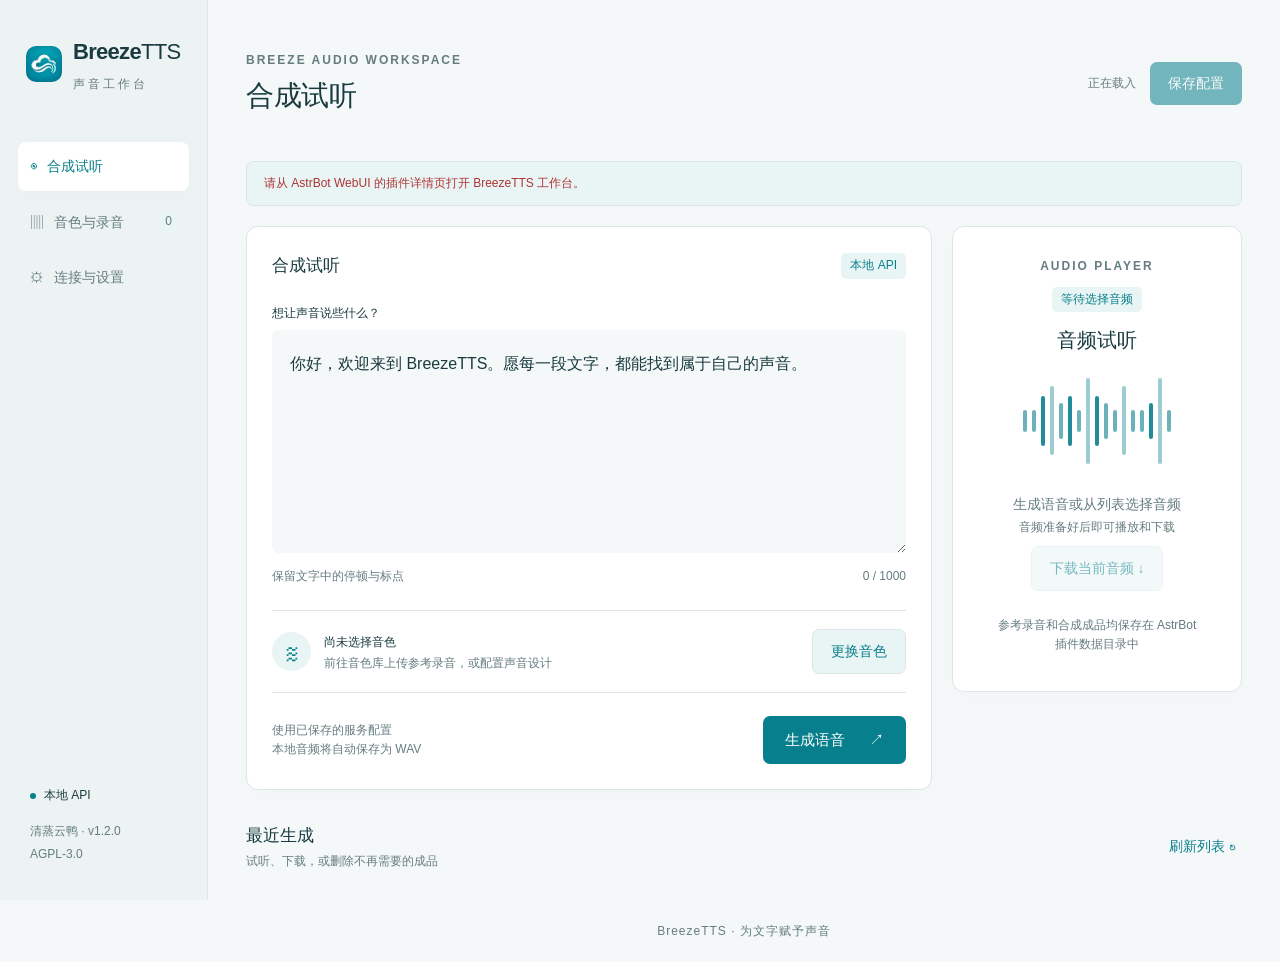
==== commit 665e3127: "feat: add conversation speech cooldown and scope probabilities" ====
--- a/views/studio/index.html
+++ b/views/studio/index.html
@@ -37,7 +37,7 @@
         <div class="sidebar-bottom">
           <span class="status-dot"></span
           ><span id="backend-label">本地 API</span
-          ><small>清蒸云鸭 · v1.1.0<br />AGPL-3.0</small>
+          ><small>清蒸云鸭 · v1.2.0<br />AGPL-3.0</small>
         </div>
       </aside>
       <main id="main-content" tabindex="-1">
@@ -523,6 +523,34 @@
               <label for="trigger-probability">随机触发概率（%）</label>
               <input id="trigger-probability" data-config="behavior.trigger_probability" type="number" min="0" max="100" step="1" />
               <small>默认 20%，每轮抽取一次；可与 LLM 自主语音一起开启</small>
+              <div class="form-grid">
+                <div>
+                  <label for="private-probability-mode">私聊随机概率</label>
+                  <select id="private-probability-mode" data-probability-scope="private">
+                    <option value="inherit">跟随默认概率</option>
+                    <option value="custom">单独设置概率</option>
+                  </select>
+                  <div id="private-probability-field" hidden>
+                    <label for="private-trigger-probability">私聊概率（%）</label>
+                    <input id="private-trigger-probability" data-config="behavior.private_trigger_probability" type="number" min="-1" max="100" step="1" />
+                  </div>
+                </div>
+                <div>
+                  <label for="group-probability-mode">群聊随机概率</label>
+                  <select id="group-probability-mode" data-probability-scope="group">
+                    <option value="inherit">跟随默认概率</option>
+                    <option value="custom">单独设置概率</option>
+                  </select>
+                  <div id="group-probability-field" hidden>
+                    <label for="group-trigger-probability">群聊概率（%）</label>
+                    <input id="group-trigger-probability" data-config="behavior.group_trigger_probability" type="number" min="-1" max="100" step="1" />
+                  </div>
+                </div>
+              </div>
+              <small>单独设为 0% 可关闭该场景的随机语音，LLM 仍可自主调用语音工具</small>
+              <label for="speech-min-interval">会话语音最小间隔（秒）</label>
+              <input id="speech-min-interval" data-config="behavior.min_interval_seconds" type="number" min="0" max="3600" step="1" />
+              <small>默认 90 秒；随机语音与 LLM 工具共享间隔，同轮片段可连续发送，设为 0 可关闭间隔</small>
               <label class="switch-row">
                 <span>保留朗读片段文字</span>
                 <input data-config="behavior.keep_text" type="checkbox" role="switch" class="switch" />
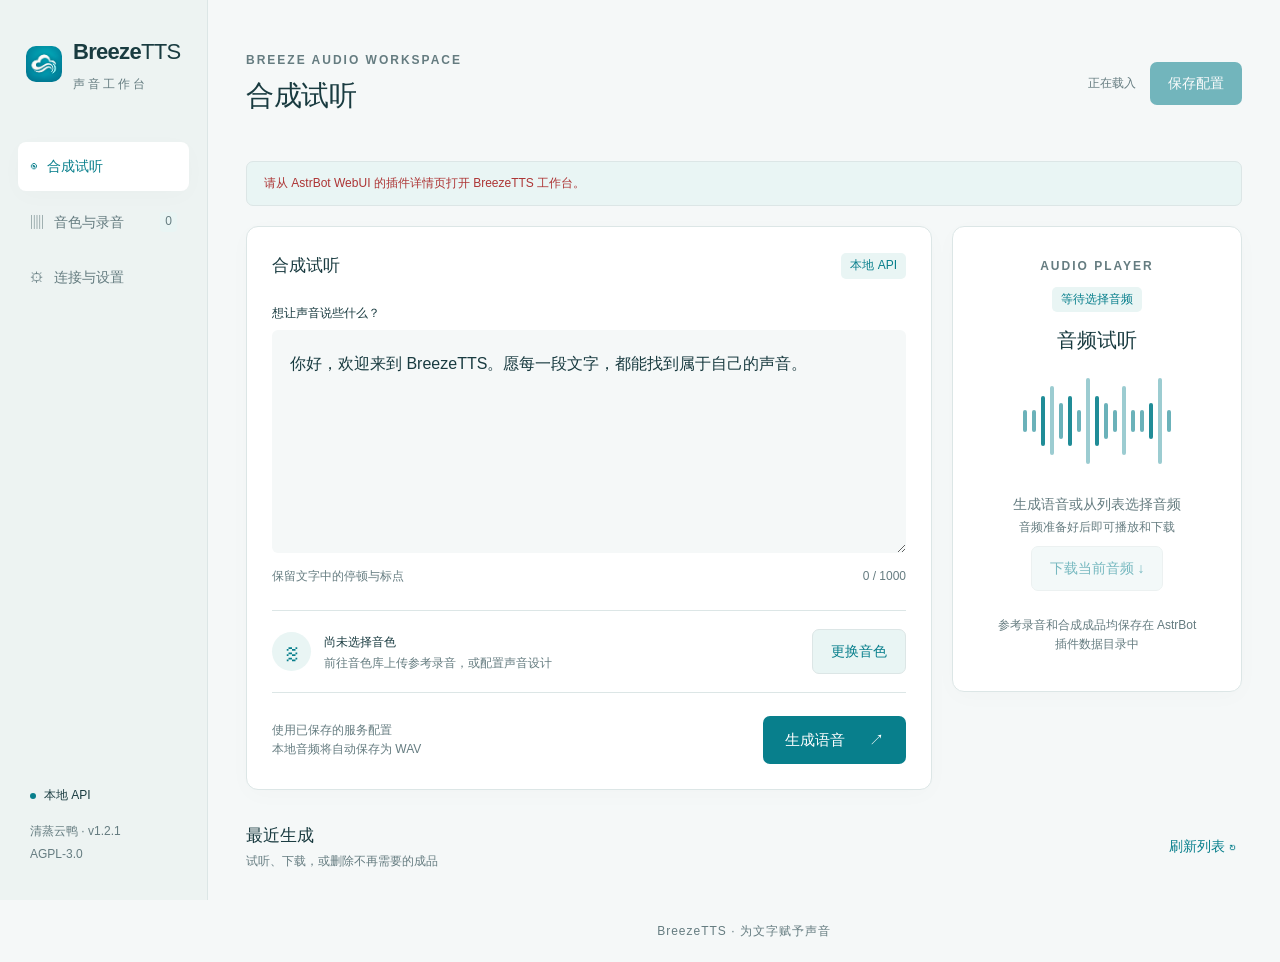
==== commit 179ed33b: "fix: guard workbench settings during plugin upgrades" ====
--- a/views/studio/index.html
+++ b/views/studio/index.html
@@ -37,7 +37,7 @@
         <div class="sidebar-bottom">
           <span class="status-dot"></span
           ><span id="backend-label">本地 API</span
-          ><small>清蒸云鸭 · v1.2.0<br />AGPL-3.0</small>
+          ><small>清蒸云鸭 · v1.2.1<br />AGPL-3.0</small>
         </div>
       </aside>
       <main id="main-content" tabindex="-1">
@@ -532,7 +532,7 @@
                   </select>
                   <div id="private-probability-field" hidden>
                     <label for="private-trigger-probability">私聊概率（%）</label>
-                    <input id="private-trigger-probability" data-config="behavior.private_trigger_probability" type="number" min="-1" max="100" step="1" />
+                    <input id="private-trigger-probability" data-config="behavior.private_trigger_probability" type="number" min="-1" max="100" step="1" required />
                   </div>
                 </div>
                 <div>
@@ -543,13 +543,13 @@
                   </select>
                   <div id="group-probability-field" hidden>
                     <label for="group-trigger-probability">群聊概率（%）</label>
-                    <input id="group-trigger-probability" data-config="behavior.group_trigger_probability" type="number" min="-1" max="100" step="1" />
+                    <input id="group-trigger-probability" data-config="behavior.group_trigger_probability" type="number" min="-1" max="100" step="1" required />
                   </div>
                 </div>
               </div>
               <small>单独设为 0% 可关闭该场景的随机语音，LLM 仍可自主调用语音工具</small>
               <label for="speech-min-interval">会话语音最小间隔（秒）</label>
-              <input id="speech-min-interval" data-config="behavior.min_interval_seconds" type="number" min="0" max="3600" step="1" />
+              <input id="speech-min-interval" data-config="behavior.min_interval_seconds" type="number" min="0" max="3600" step="1" required />
               <small>默认 90 秒；随机语音与 LLM 工具共享间隔，同轮片段可连续发送，设为 0 可关闭间隔</small>
               <label class="switch-row">
                 <span>保留朗读片段文字</span>
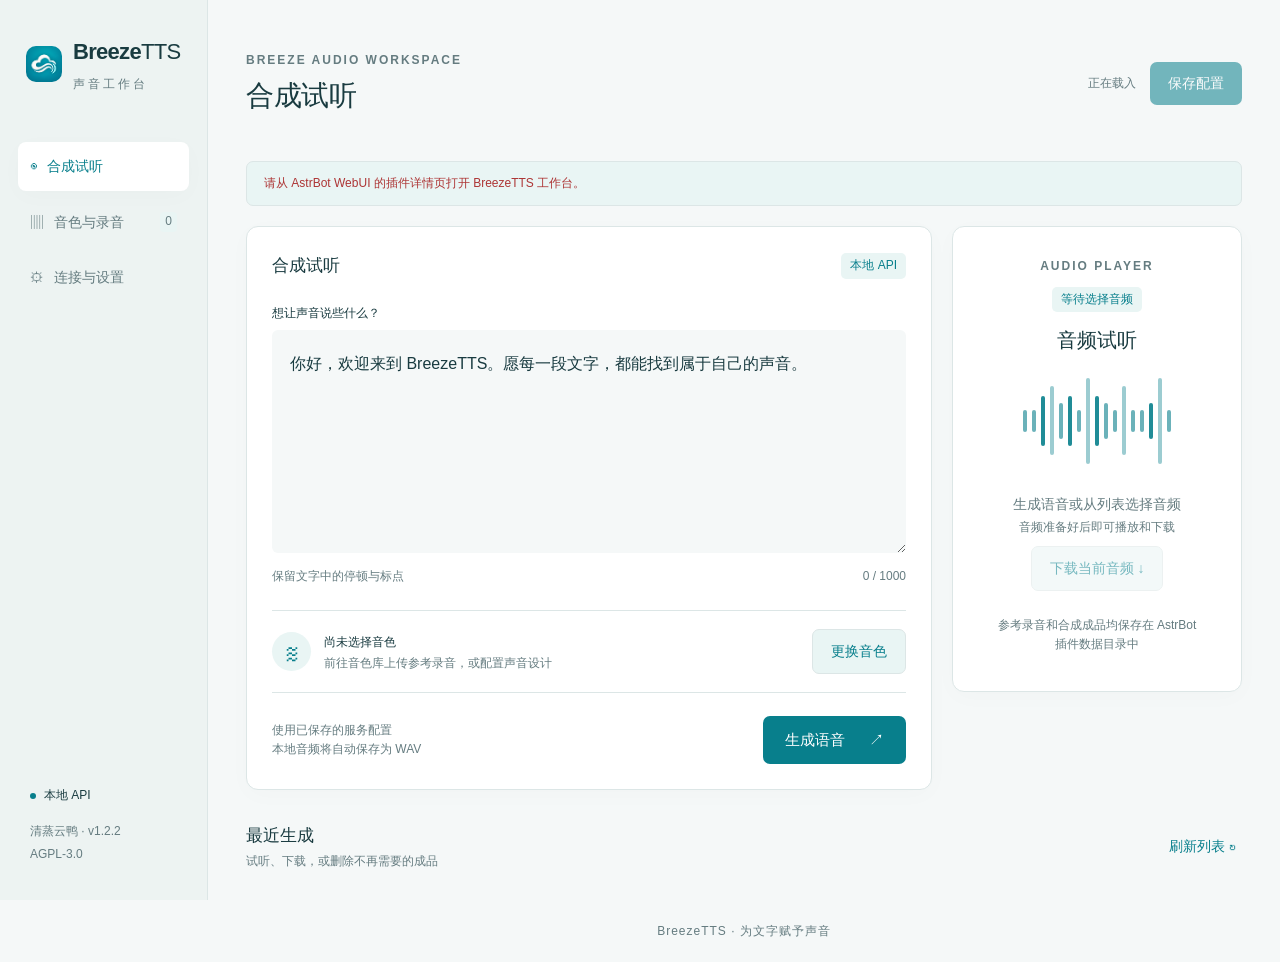
==== commit c63667e1: "fix: describe current speech capability for explicit requests" ====
--- a/views/studio/index.html
+++ b/views/studio/index.html
@@ -37,7 +37,7 @@
         <div class="sidebar-bottom">
           <span class="status-dot"></span
           ><span id="backend-label">本地 API</span
-          ><small>清蒸云鸭 · v1.2.1<br />AGPL-3.0</small>
+          ><small>清蒸云鸭 · v1.2.2<br />AGPL-3.0</small>
         </div>
       </aside>
       <main id="main-content" tabindex="-1">
